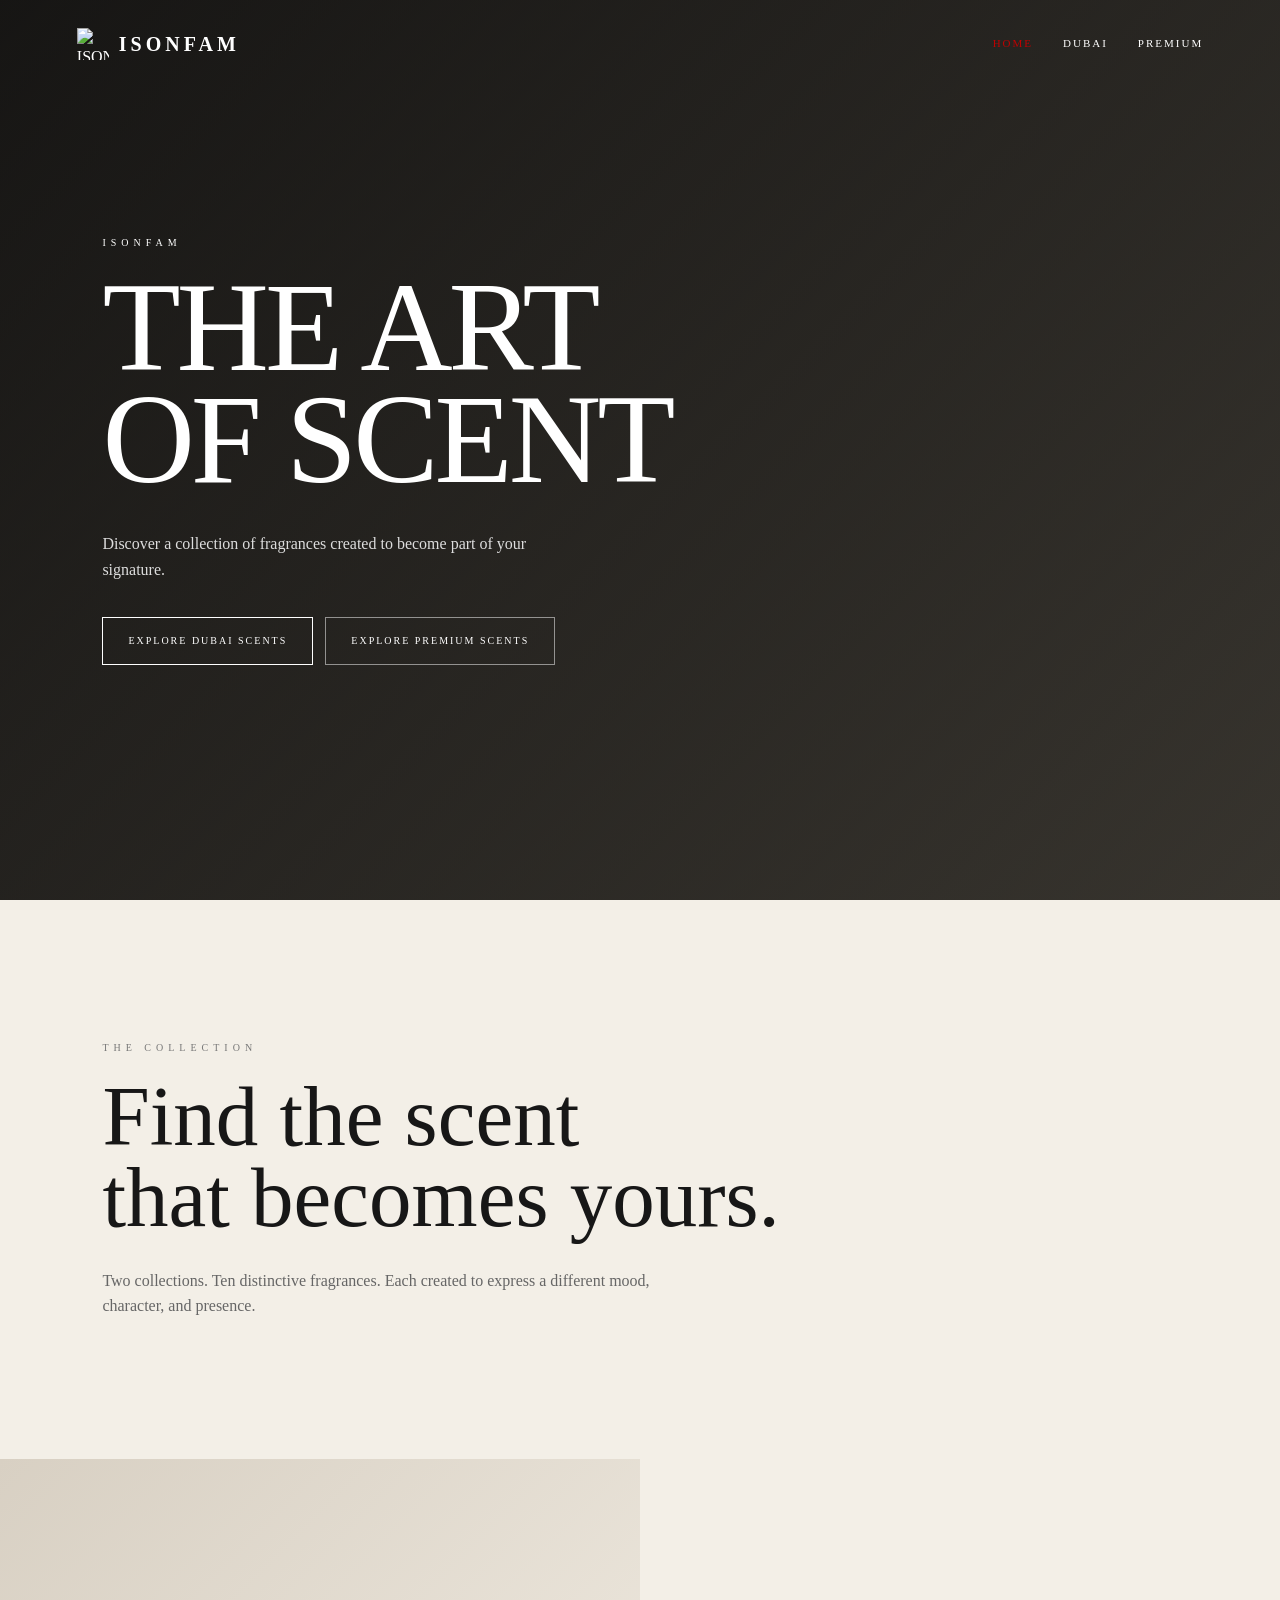
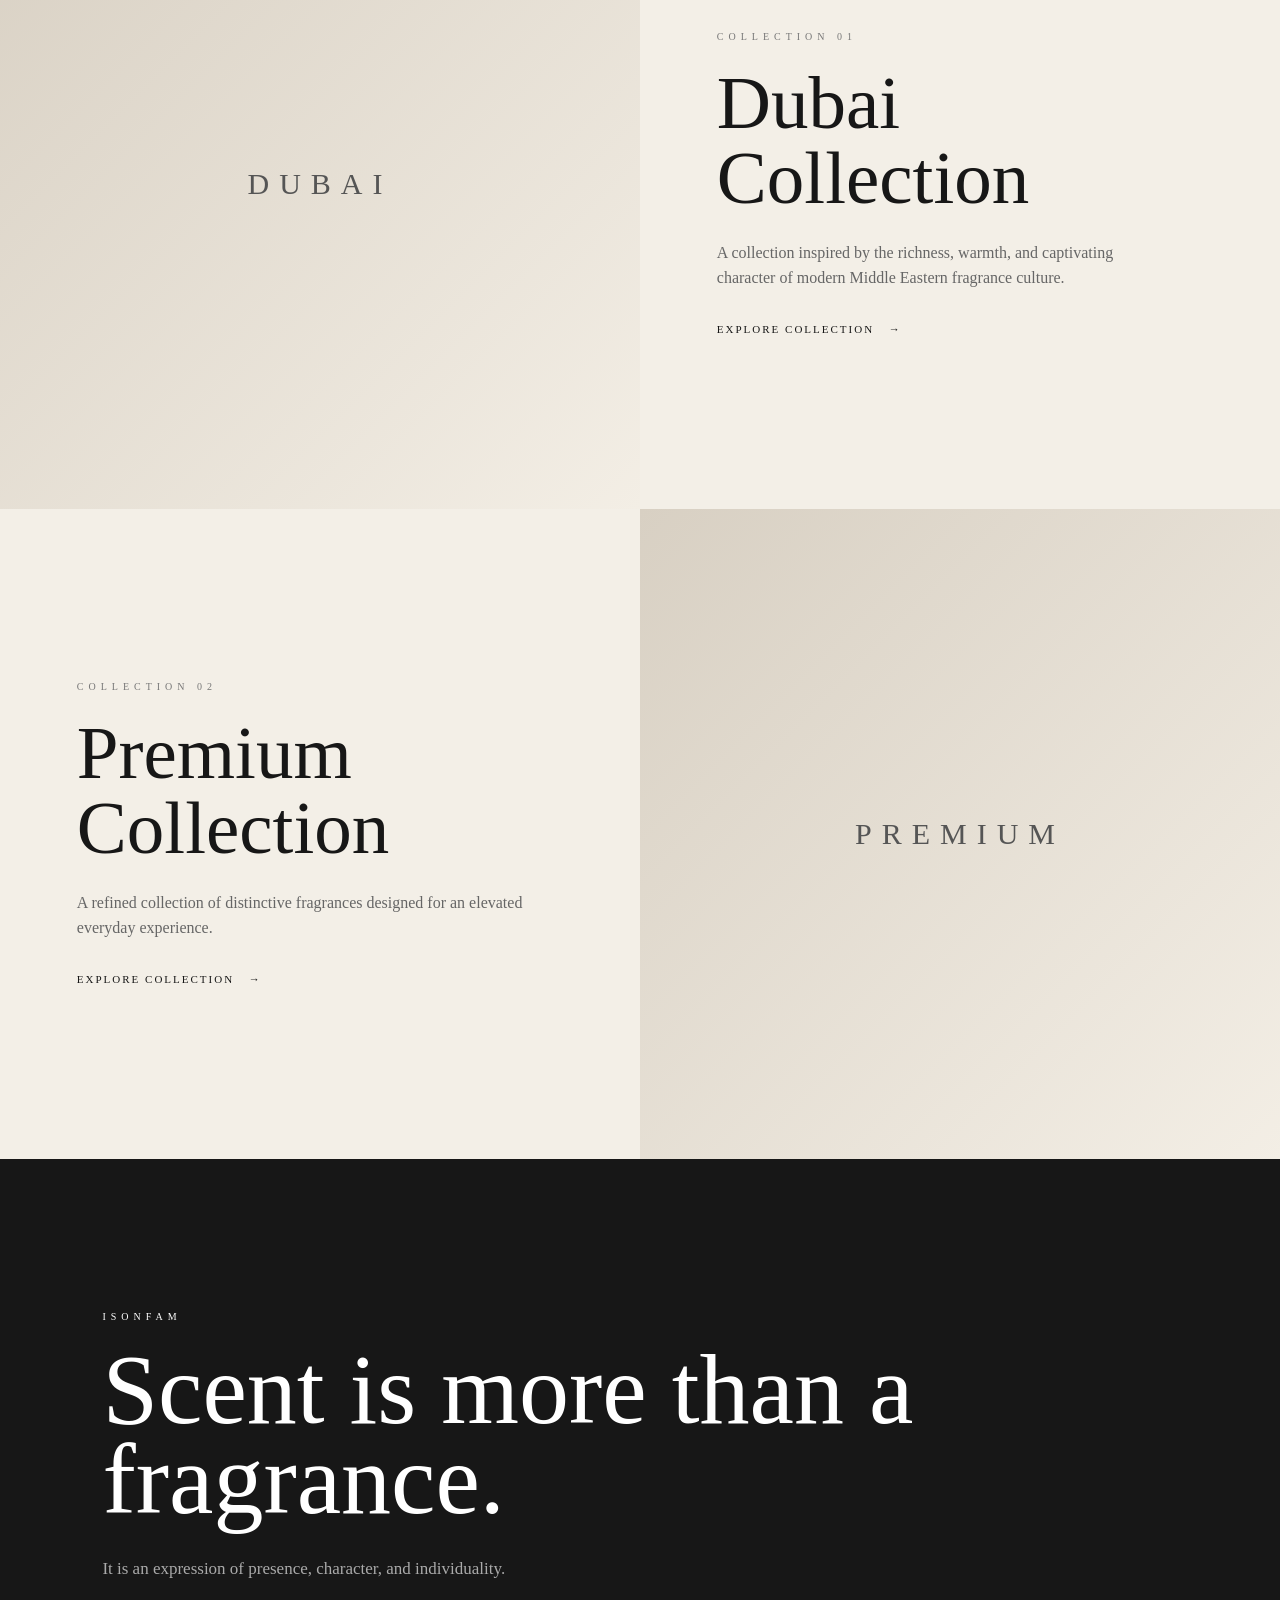
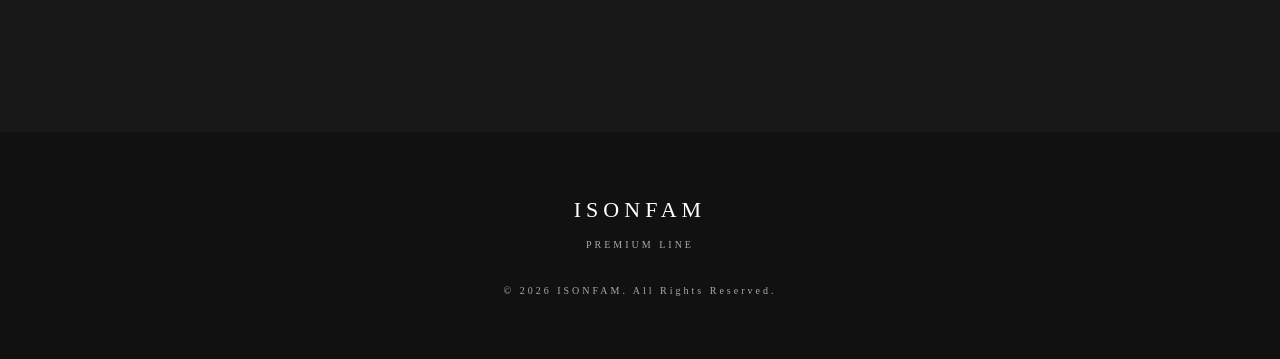
==== index.html @ 33d9310c "Update index.html" ====
<!DOCTYPE html>
<html lang="en">

<head>

    <meta charset="UTF-8">

    <meta name="viewport"
          content="width=device-width, initial-scale=1.0">

    <meta name="description"
          content="Discover the ISONFAM Premium Line.">

    <title>ISONFAM | Premium Line</title>

    <link rel="stylesheet" href="style.css">

</head>


<body>


<!-- ==============================
     NAVIGATION
================================ -->

<header class="navbar">

    <a href="index.html" class="logo">
        <img 
            src="https://i.imgur.com/k03rUal.png" 
            alt="ISONFAM Logo"
        >

    <span>ISONFAM</span>

</a>

<nav>

    <a href="index.html" class="active">
        Home
    </a>

    <a href="dubai.html">
        Dubai
    </a>

    <a href="premium.html">
        Premium
    </a>

</nav>

</header>



<!-- ==============================
     HERO
================================ -->

<section class="hero">

    <div class="hero-content">

        <p class="eyebrow">
            ISONFAM
        </p>

        <h1>
            THE ART<br>
            OF SCENT
        </h1>

        <p class="hero-description">

            Discover a collection of fragrances
            created to become part of your signature.

        </p>

        <div class="hero-buttons">

            <a href="dubai.html"
               class="button button-light">

                EXPLORE DUBAI SCENTS

            </a>


            <a href="premium.html"
               class="button button-outline">

                EXPLORE PREMIUM SCENTS

            </a>

        </div>

    </div>

</section>



<!-- ==============================
     COLLECTION INTRO
================================ -->

<section class="home-intro">

    <p class="eyebrow dark">
        THE COLLECTION
    </p>

    <h2>
        Find the scent<br>
        that becomes yours.
    </h2>

    <p>

        Two collections. Ten distinctive fragrances.
        Each created to express a different mood,
        character, and presence.

    </p>

</section>



<!-- ==============================
     DUBAI COLLECTION
================================ -->

<section class="collection-preview">

    <div class="preview-image preview-dubai">

        <span>
            DUBAI
        </span>

    </div>


    <div class="preview-content">

        <p class="eyebrow dark">
            COLLECTION 01
        </p>

        <h2>
            Dubai Collection
        </h2>

        <p>

            A collection inspired by the richness,
            warmth, and captivating character of
            modern Middle Eastern fragrance culture.

        </p>

        <a href="dubai.html"
           class="text-link">

            EXPLORE COLLECTION
            <span>→</span>

        </a>

    </div>

</section>



<!-- ==============================
     PREMIUM COLLECTION
================================ -->

<section class="collection-preview reverse">

    <div class="preview-image preview-premium">

        <span>
            PREMIUM
        </span>

    </div>


    <div class="preview-content">

        <p class="eyebrow dark">
            COLLECTION 02
        </p>

        <h2>
            Premium Collection
        </h2>

        <p>

            A refined collection of distinctive
            fragrances designed for an elevated
            everyday experience.

        </p>

        <a href="premium.html"
           class="text-link">

            EXPLORE COLLECTION
            <span>→</span>

        </a>

    </div>

</section>



<!-- ==============================
     BRAND STATEMENT
================================ -->

<section class="brand-statement">

    <div>

        <p class="eyebrow">
            ISONFAM
        </p>

        <h2>
            Scent is more than
            a fragrance.
        </h2>

        <p>

            It is an expression of presence,
            character, and individuality.

        </p>

    </div>

</section>



<!-- ==============================
     FOOTER
================================ -->

<footer>

    <div class="footer-logo">
        ISONFAM
    </div>

    <p>
        PREMIUM LINE
    </p>

    <p class="copyright">
        © 2026 ISONFAM. All Rights Reserved.
    </p>

</footer>


<script src="script.js"></script>

</body>
</html>
---- style.css ----
/* ==========================================
   ISONFAM PREMIUM SCENTS
========================================== */


/* RESET */

* {
    margin: 0;
    padding: 0;
    box-sizing: border-box;
}


html {
    scroll-behavior: smooth;
}


body {

    font-family:
        Times New Roman,
        Montserrat,
        sans-serif;

    background: #f3efe7;

    color: #171717;

    line-height: 1.6;

}


/* ==========================================
   NAVIGATION
========================================== */

.navbar {

    position: absolute;

    top: 0;
    left: 0;

    width: 100%;

    padding: 28px 6%;

    display: flex;

    justify-content: space-between;

    align-items: center;

    z-index: 100;

}


.logo {
    display: flex;
    align-items: center;
    gap: 10px;

    color: #ffffff;
    text-decoration: none;
}

.logo img {
    width: 32px;
    height: 32px;

    object-fit: contain;
    display: block;
}

.logo span {
    color: #ffffff;

    font-size: 20px;
    font-weight: 700;
    letter-spacing: 4px;

    text-decoration: none;
}


.navbar nav {

    display: flex;

    gap: 30px;

}


.navbar nav a {
    color: #ffffff;

    text-decoration: none;

    font-size: 11px;

    letter-spacing: 2px;

    text-transform: uppercase;

    transition:
        color 0.3s ease,
        opacity 0.3s ease;
}

.navbar nav a:hover {
    color: #bf0000;
    opacity: 1;
}


.navbar nav a:hover {

    opacity: .5;

}

.navbar nav a.active {
    color: #bf0000;
}


.dark-logo {

    color: #ffffff;

}


.dark-link {

    color: #ffffff;

}


/* ==========================================
   GENERAL
========================================== */

.eyebrow {

    font-size: 10px;

    letter-spacing: 5px;

    text-transform: uppercase;

    margin-bottom: 20px;

}


.eyebrow.dark {

    color: #777;

}


.button {

    display: inline-block;

    padding: 15px 25px;

    text-decoration: none;

    font-size: 10px;

    letter-spacing: 2px;

    transition: all .3s ease;

}


.button-light {

    border: 1px solid #ffffff;

    color: #ffffff;

}


.button-light:hover {

    background: #ffffff;

    color: #171717;

}


.button-outline {

    border: 1px solid rgba(255,255,255,.5);

    color: #ffffff;

}


.button-outline:hover {

    background: rgba(255,255,255,.1);

}


.button-dark {

    border: 1px solid #171717;

    color: #171717;

}


.button-dark:hover {

    background: #171717;

    color: #ffffff;

}


/* ==========================================
   HOMEPAGE HERO
========================================== */

.hero {

    min-height: 100vh;

    display: flex;

    align-items: center;

    padding: 120px 8%;

    color: #ffffff;

    background:

        linear-gradient(
            rgba(15,15,15,.65),
            rgba(15,15,15,.65)
        ),

        linear-gradient(
            135deg,
            #24211d,
            #827968
        );

}


.hero-content {

    max-width: 700px;

}


.hero h1 {

    font-size:
        clamp(60px, 10vw, 130px);

    line-height: .88;

    font-weight: 400;

    letter-spacing: -4px;

    margin-bottom: 35px;

}


.hero-description {

    max-width: 450px;

    font-size: 16px;

    color: #dddddd;

    margin-bottom: 35px;

}


.hero-buttons {

    display: flex;

    gap: 12px;

    flex-wrap: wrap;

}


/* ==========================================
   HOMEPAGE INTRO
========================================== */

.home-intro {

    padding: 140px 8%;

    max-width: 900px;

}


.home-intro h2 {

    font-size:
        clamp(45px, 7vw, 85px);

    font-weight: 400;

    line-height: .95;

    margin-bottom: 30px;

}


.home-intro > p:last-child {

    max-width: 550px;

    color: #666;

}


/* ==========================================
   COLLECTION PREVIEW
========================================== */

.collection-preview {

    display: grid;

    grid-template-columns: 1fr 1fr;

    min-height: 650px;

}


.collection-preview.reverse {

    direction: rtl;

}


.collection-preview.reverse
.preview-content {

    direction: ltr;

}


.preview-image {

    display: flex;

    align-items: center;

    justify-content: center;

    background:
        linear-gradient(
            135deg,
            #d8d0c3,
            #f3eee5
        );

}


.preview-image span {

    font-size: 30px;

    letter-spacing: 10px;

    color: #555;

}


.preview-content {

    padding: 12%;

    display: flex;

    flex-direction: column;

    justify-content: center;

}


.preview-content h2 {

    font-size:
        clamp(45px, 6vw, 75px);

    font-weight: 400;

    line-height: 1;

    margin-bottom: 25px;

}


.preview-content > p:not(.eyebrow) {

    max-width: 450px;

    color: #666;

    margin-bottom: 30px;

}


.text-link {

    color: #171717;

    text-decoration: none;

    font-size: 11px;

    letter-spacing: 2px;

}


.text-link span {

    margin-left: 10px;

}


/* ==========================================
   BRAND STATEMENT
========================================== */

.brand-statement {

    background: #171717;

    color: #ffffff;

    padding: 150px 8%;

}


.brand-statement h2 {

    max-width: 850px;

    font-size:
        clamp(50px, 8vw, 100px);

    line-height: .9;

    font-weight: 400;

    margin-bottom: 30px;

}


.brand-statement p:last-child {

    color: #aaa;

    font-size: 17px;

}


/* ==========================================
   COLLECTION HERO
========================================== */

.collection-hero {

    min-height: 80vh;

    display: flex;

    align-items: flex-end;

    padding: 120px 8% 90px;

    color: #ffffff;

}


.dubai-hero {

    background:
        linear-gradient(
            rgba(25,20,15,.45),
            rgba(25,20,15,.65)
        ),
        linear-gradient(
            135deg,
            #3e3328,
            #b09a78
        );

}


.premium-hero {

    background:
        linear-gradient(
            rgba(15,15,15,.5),
            rgba(15,15,15,.7)
        ),
        linear-gradient(
            135deg,
            #161616,
            #766f63
        );

}


.collection-hero h1 {

    font-size:
        clamp(65px, 11vw, 150px);

    line-height: .85;

    font-weight: 400;

    letter-spacing: -5px;

    margin-bottom: 35px;

}


.collection-hero p:last-child {

    max-width: 500px;

    font-size: 17px;

    color: #ddd;

}


/* ==========================================
   COLLECTION INTRO
========================================== */

.collection-intro {

    padding: 130px 8%;

    max-width: 900px;

}


.collection-intro h2 {

    font-size:
        clamp(45px, 7vw, 85px);

    line-height: .95;

    font-weight: 400;

    margin-bottom: 30px;

}


.collection-intro > p:last-child {

    max-width: 500px;

    color: #666;

}


/* ==========================================
   SCENT SECTIONS
========================================== */

.scent-section {

    display: grid;

    grid-template-columns: 1fr 1fr;

    min-height: 750px;

    border-top: 1px solid #d4cec4;

}


.scent-section:nth-child(even) {

    direction: rtl;

}


.scent-section:nth-child(even)
.scent-details {

    direction: ltr;

}


.scent-image {

    min-height: 650px;

    position: relative;

    overflow: hidden;

    display: flex;

    align-items: center;

    justify-content: center;

    background:
        linear-gradient(
            135deg,
            #ddd5c8,
            #f7f3ec
        );

}


.scent-image img {

    width: 100%;

    height: 100%;

    object-fit: cover;

    position: absolute;

    inset: 0;

}


.image-placeholder {

    font-size: 30px;

    letter-spacing: 7px;

    color: #555;

}


.scent-details {

    padding: 10%;

    display: flex;

    flex-direction: column;

    justify-content: center;

}


.scent-number {

    font-size: 11px;

    letter-spacing: 3px;

    color: #999;

    margin-bottom: 30px;

}


.scent-details h2 {

    font-size:
        clamp(55px, 7vw, 95px);

    line-height: .9;

    font-weight: 400;

    letter-spacing: -3px;

    margin-bottom: 30px;

}


.scent-description {

    max-width: 550px;

    font-size: 17px;

    color: #555;

    margin-bottom: 45px;

}


.scent-info {

    display: grid;

    gap: 20px;

    max-width: 550px;

}


.scent-info span,
.inspiration span {

    display: block;

    font-size: 9px;

    letter-spacing: 3px;

    color: #888;

    margin-bottom: 5px;

}


.scent-info p {

    font-size: 14px;

}


.inspiration {

    border-top: 1px solid #ccc5ba;

    margin-top: 40px;

    padding-top: 25px;

    max-width: 550px;

}


.inspiration p {

    font-size: 14px;

    color: #666;

}


/* ==========================================
   NEXT COLLECTION
========================================== */

.next-collection {

    padding: 130px 8%;

    text-align: center;

}


.next-collection h2 {

    font-size:
        clamp(50px, 7vw, 90px);

    font-weight: 400;

    margin-bottom: 40px;

}


/* ==========================================
   FOOTER
========================================== */

footer {

    background: #111;

    color: #ffffff;

    padding: 60px 7%;

    text-align: center;

}


.footer-logo {

    font-size: 22px;

    letter-spacing: 5px;

    margin-bottom: 10px;

}


footer > p {

    font-size: 10px;

    letter-spacing: 3px;

    color: #aaa;

}


.copyright {

    margin-top: 30px;

}


/* ==========================================
   TABLET
========================================== */

@media (max-width: 900px) {

    .collection-preview,
    .scent-section {

        grid-template-columns: 1fr;

    }


    .collection-preview.reverse {

        direction: ltr;

    }


    .scent-section:nth-child(even) {

        direction: ltr;

    }


    .scent-image {

        min-height: 550px;

    }

}


/* ==========================================
   MOBILE
========================================== */

@media (max-width: 600px) {

    .navbar {

        padding: 22px 5%;

    }


    .navbar nav {

        gap: 12px;

    }


    .navbar nav a {

        font-size: 8px;

        letter-spacing: 1px;

    }


    .logo img {
       width: 27px;
       height: 27px;
   }

   .logo span {
       font-size: 15px;
       letter-spacing: 3px;
   }


    .hero {

        padding: 110px 7% 80px;

    }


    .hero h1 {

        letter-spacing: -2px;

    }


    .hero-buttons {

        flex-direction: column;

        align-items: flex-start;

    }


    .home-intro,
    .collection-intro {

        padding: 90px 7%;

    }


    .collection-preview {

        min-height: auto;

    }


    .preview-image {

        min-height: 400px;

    }


    .preview-content {

        padding: 80px 7%;

    }


    .brand-statement {

        padding: 100px 7%;

    }


    .collection-hero {

        min-height: 75vh;

        padding: 110px 7% 70px;

    }


    .collection-hero h1 {

        letter-spacing: -3px;

    }


    .scent-image {

        min-height: 500px;

    }


    .scent-details {

        padding: 75px 7%;

    }


    .scent-details h2 {

        letter-spacing: -2px;

    }


    .next-collection {

        padding: 100px 7%;

    }

}
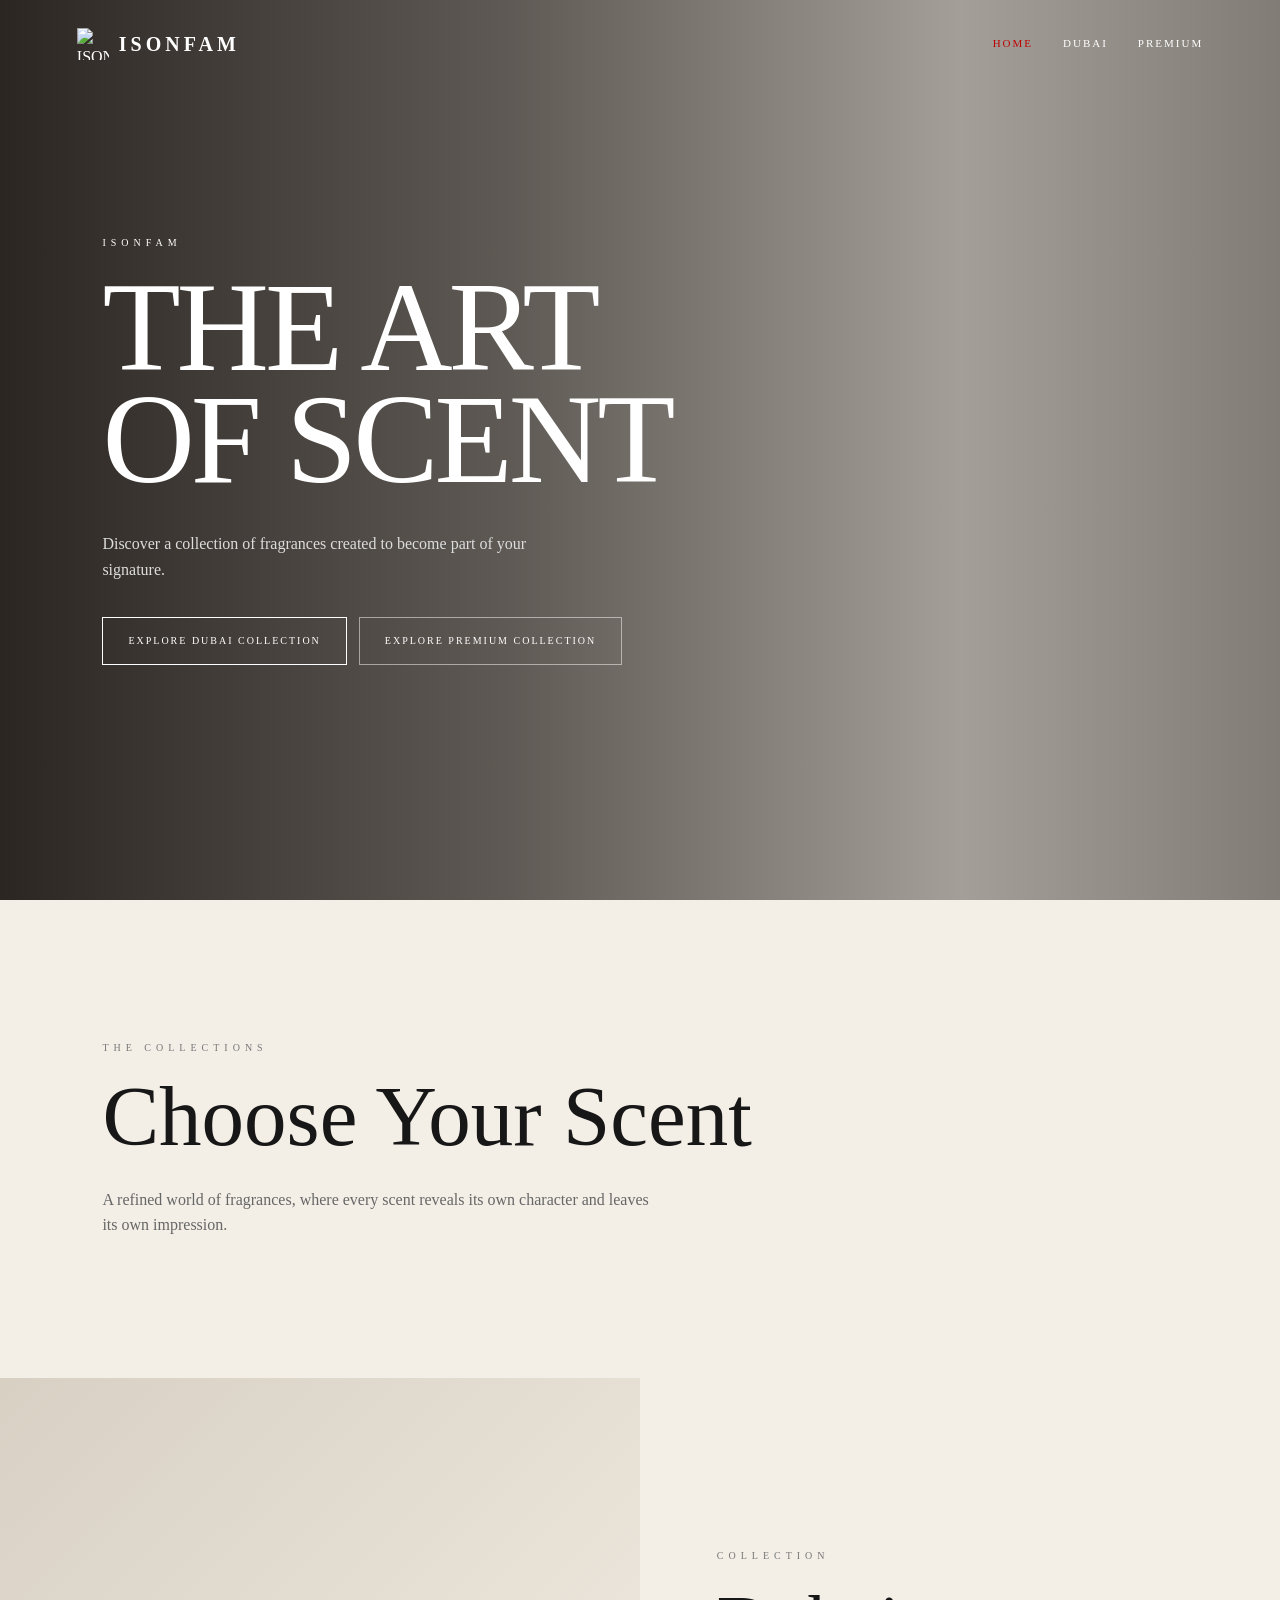
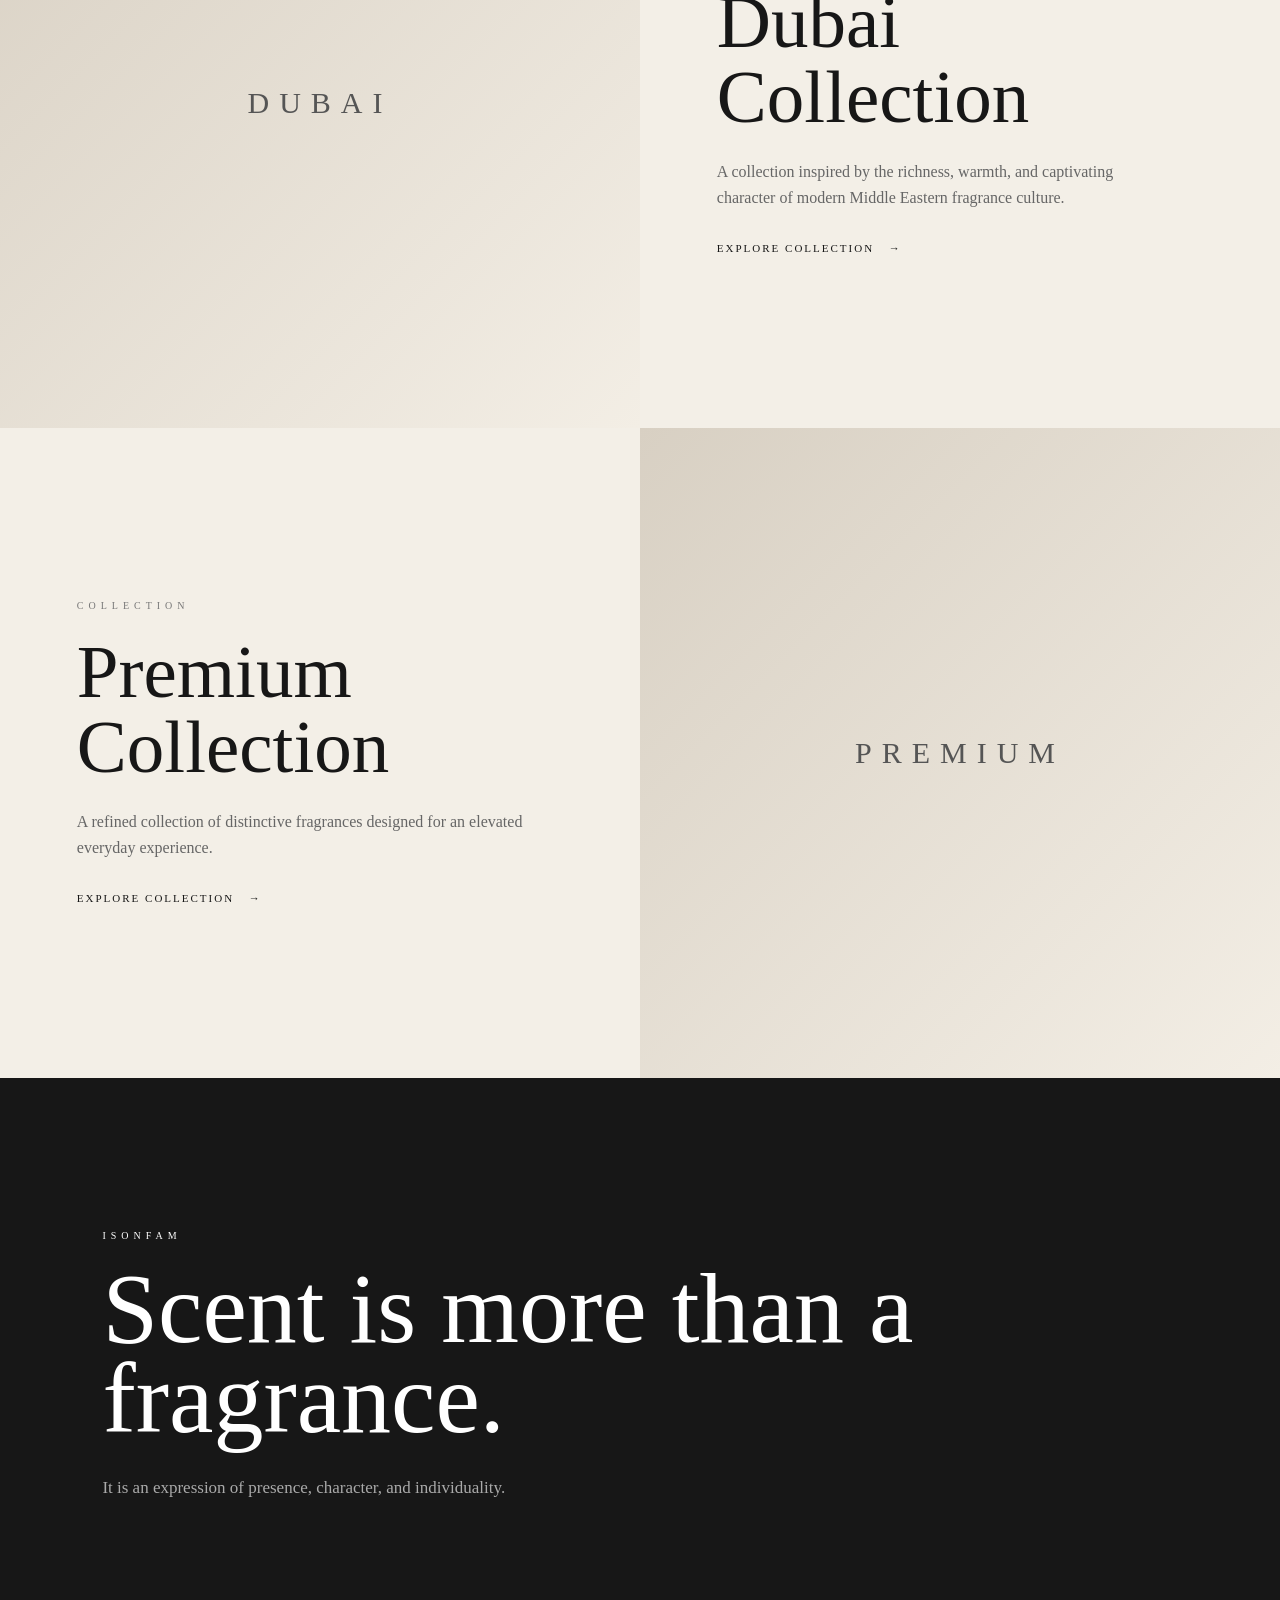
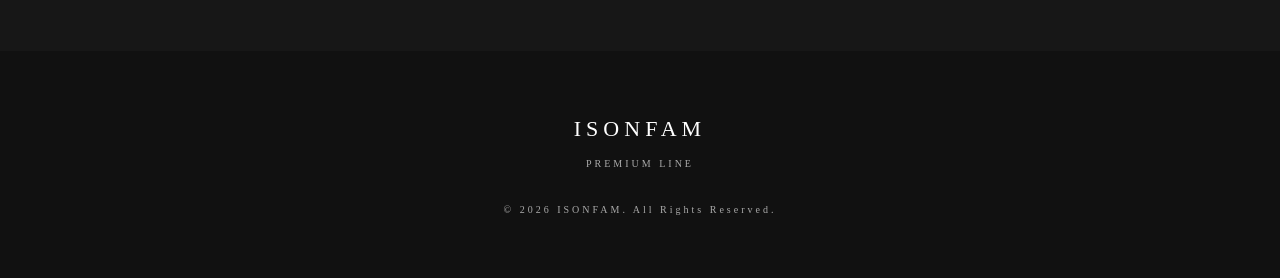
==== commit 6193877d: "Update index.html" ====
--- a/index.html
+++ b/index.html
@@ -29,7 +29,7 @@
 
     <a href="index.html" class="logo">
         <img 
-            src="https://i.imgur.com/k03rUal.png" 
+            src="https://i.imgur.com/k03rUal.png"
             alt="ISONFAM Logo"
         >
 
@@ -86,7 +86,7 @@
             <a href="dubai.html"
                class="button button-light">
 
-                EXPLORE DUBAI SCENTS
+                EXPLORE DUBAI COLLECTION
 
             </a>
 
@@ -94,7 +94,7 @@
             <a href="premium.html"
                class="button button-outline">
 
-                EXPLORE PREMIUM SCENTS
+                EXPLORE PREMIUM COLLECTION
 
             </a>
 
@@ -113,19 +113,18 @@
 <section class="home-intro">
 
     <p class="eyebrow dark">
-        THE COLLECTION
+        THE COLLECTIONS
     </p>
 
     <h2>
-        Find the scent<br>
-        that becomes yours.
+        Choose Your Scent
     </h2>
 
     <p>
 
-        Two collections. Ten distinctive fragrances.
-        Each created to express a different mood,
-        character, and presence.
+        A refined world of fragrances, 
+        where every scent reveals its own 
+        character and leaves its own impression.
 
     </p>
 
@@ -151,7 +150,7 @@
     <div class="preview-content">
 
         <p class="eyebrow dark">
-            COLLECTION 01
+            COLLECTION
         </p>
 
         <h2>
@@ -198,7 +197,7 @@
     <div class="preview-content">
 
         <p class="eyebrow dark">
-            COLLECTION 02
+            COLLECTION
         </p>
 
         <h2>
--- a/style.css
+++ b/style.css
@@ -2,62 +2,42 @@
    ISONFAM PREMIUM SCENTS
 ========================================== */
 
-
 /* RESET */
-
 * {
     margin: 0;
     padding: 0;
     box-sizing: border-box;
 }
 
-
 html {
     scroll-behavior: smooth;
 }
 
-
 body {
-
     font-family:
         Times New Roman,
         Montserrat,
         sans-serif;
-
     background: #f3efe7;
-
     color: #171717;
-
     line-height: 1.6;
-
-}
-
+}
 
 /* ==========================================
    NAVIGATION
 ========================================== */
 
 .navbar {
-
     position: absolute;
-
     top: 0;
     left: 0;
-
     width: 100%;
-
     padding: 28px 6%;
-
-    display: flex;
-
+    display: flex;
     justify-content: space-between;
-
     align-items: center;
-
     z-index: 100;
-
-}
-
+}
 
 .logo {
     display: flex;
@@ -86,27 +66,17 @@
     text-decoration: none;
 }
 
-
 .navbar nav {
-
-    display: flex;
-
+    display: flex;
     gap: 30px;
-
-}
-
+}
 
 .navbar nav a {
     color: #ffffff;
-
     text-decoration: none;
-
     font-size: 11px;
-
     letter-spacing: 2px;
-
     text-transform: uppercase;
-
     transition:
         color 0.3s ease,
         opacity 0.3s ease;
@@ -117,124 +87,74 @@
     opacity: 1;
 }
 
-
 .navbar nav a:hover {
-
     opacity: .5;
-
 }
 
 .navbar nav a.active {
     color: #bf0000;
 }
 
-
 .dark-logo {
-
-    color: #ffffff;
-
-}
-
+    color: #ffffff;
+}
 
 .dark-link {
-
-    color: #ffffff;
-
-}
-
+    color: #ffffff;
+}
 
 /* ==========================================
    GENERAL
 ========================================== */
 
 .eyebrow {
-
     font-size: 10px;
-
     letter-spacing: 5px;
-
     text-transform: uppercase;
-
     margin-bottom: 20px;
-
-}
-
+}
 
 .eyebrow.dark {
-
     color: #777;
-
-}
-
+}
 
 .button {
-
     display: inline-block;
-
     padding: 15px 25px;
-
     text-decoration: none;
-
     font-size: 10px;
-
     letter-spacing: 2px;
-
     transition: all .3s ease;
-
-}
-
+}
 
 .button-light {
-
     border: 1px solid #ffffff;
-
-    color: #ffffff;
-
-}
-
+    color: #ffffff;
+}
 
 .button-light:hover {
-
     background: #ffffff;
-
     color: #171717;
-
-}
-
+}
 
 .button-outline {
-
     border: 1px solid rgba(255,255,255,.5);
-
-    color: #ffffff;
-
-}
-
+    color: #ffffff;
+}
 
 .button-outline:hover {
-
     background: rgba(255,255,255,.1);
-
-}
-
+}
 
 .button-dark {
-
     border: 1px solid #171717;
-
     color: #171717;
-
-}
-
+}
 
 .button-dark:hover {
-
     background: #171717;
-
-    color: #ffffff;
-
-}
-
+    color: #ffffff;
+}
 
 /* ==========================================
    HOMEPAGE HERO
@@ -243,714 +163,441 @@
 .hero {
 
     min-height: 100vh;
-
-    display: flex;
-
+    display: flex;
     align-items: center;
-
     padding: 120px 8%;
-
-    color: #ffffff;
-
-    background:
-
+    color: #ffffff;
+
+    background-image:
         linear-gradient(
-            rgba(15,15,15,.65),
-            rgba(15,15,15,.65)
+            90deg,
+            rgba(15, 10, 6, 0.88) 0%,
+            rgba(15, 10, 6, 0.65) 40%,
+            rgba(15, 10, 6, 0.35) 75%,
+            rgba(15, 10, 6, 0.50) 100%
         ),
-
-        linear-gradient(
-            135deg,
-            #24211d,
-            #827968
-        );
-
-}
-
+        url("images/home-hero.jpg");
+
+    background-size: cover;
+    background-position: center;
+    background-repeat: no-repeat;
+}
 
 .hero-content {
-
     max-width: 700px;
-
-}
-
+}
 
 .hero h1 {
-
     font-size:
         clamp(60px, 10vw, 130px);
-
     line-height: .88;
-
-    font-weight: 400;
-
+    font-weight: 400;
     letter-spacing: -4px;
-
     margin-bottom: 35px;
-
-}
-
+}
 
 .hero-description {
-
     max-width: 450px;
-
     font-size: 16px;
-
     color: #dddddd;
-
     margin-bottom: 35px;
-
-}
-
+}
 
 .hero-buttons {
-
-    display: flex;
-
+    display: flex;
     gap: 12px;
-
     flex-wrap: wrap;
-
-}
-
+}
 
 /* ==========================================
    HOMEPAGE INTRO
 ========================================== */
 
 .home-intro {
-
     padding: 140px 8%;
-
     max-width: 900px;
-
-}
-
+}
 
 .home-intro h2 {
-
     font-size:
         clamp(45px, 7vw, 85px);
-
-    font-weight: 400;
-
+    font-weight: 400;
     line-height: .95;
-
     margin-bottom: 30px;
-
-}
-
+}
 
 .home-intro > p:last-child {
-
     max-width: 550px;
-
     color: #666;
-
-}
-
+}
 
 /* ==========================================
    COLLECTION PREVIEW
 ========================================== */
 
 .collection-preview {
-
     display: grid;
-
     grid-template-columns: 1fr 1fr;
-
     min-height: 650px;
-
-}
-
+}
 
 .collection-preview.reverse {
-
     direction: rtl;
-
-}
-
+}
 
 .collection-preview.reverse
 .preview-content {
-
     direction: ltr;
-
-}
-
+}
 
 .preview-image {
-
-    display: flex;
-
+    display: flex;
     align-items: center;
-
     justify-content: center;
-
     background:
         linear-gradient(
             135deg,
             #d8d0c3,
             #f3eee5
         );
-
-}
-
+}
 
 .preview-image span {
-
     font-size: 30px;
-
     letter-spacing: 10px;
-
     color: #555;
-
-}
-
+}
 
 .preview-content {
-
     padding: 12%;
-
-    display: flex;
-
+    display: flex;
     flex-direction: column;
-
     justify-content: center;
-
-}
-
+}
 
 .preview-content h2 {
-
     font-size:
         clamp(45px, 6vw, 75px);
-
-    font-weight: 400;
-
+    font-weight: 400;
     line-height: 1;
-
     margin-bottom: 25px;
-
-}
-
+}
 
 .preview-content > p:not(.eyebrow) {
-
     max-width: 450px;
-
     color: #666;
-
     margin-bottom: 30px;
-
-}
-
+}
 
 .text-link {
-
     color: #171717;
-
     text-decoration: none;
-
     font-size: 11px;
-
     letter-spacing: 2px;
-
-}
-
+}
 
 .text-link span {
-
     margin-left: 10px;
-
-}
-
+}
 
 /* ==========================================
    BRAND STATEMENT
 ========================================== */
 
 .brand-statement {
-
     background: #171717;
-
-    color: #ffffff;
-
+    color: #ffffff;
     padding: 150px 8%;
-
-}
-
+}
 
 .brand-statement h2 {
-
-    max-width: 850px;
-
+    max-width: 950px;
     font-size:
         clamp(50px, 8vw, 100px);
-
     line-height: .9;
-
-    font-weight: 400;
-
+    font-weight: 400;
     margin-bottom: 30px;
-
-}
-
+}
 
 .brand-statement p:last-child {
-
     color: #aaa;
-
     font-size: 17px;
-
-}
-
+}
 
 /* ==========================================
    COLLECTION HERO
 ========================================== */
 
 .collection-hero {
-
     min-height: 80vh;
-
-    display: flex;
-
+    display: flex;
     align-items: flex-end;
-
     padding: 120px 8% 90px;
-
-    color: #ffffff;
-
-}
-
+    color: #ffffff;
+}
 
 .dubai-hero {
-
-    background:
+    background-image:
         linear-gradient(
-            rgba(25,20,15,.45),
-            rgba(25,20,15,.65)
+            90deg,
+            rgba(20, 15, 10, 0.88) 0%,
+            rgba(20, 15, 10, 0.65) 40%,
+            rgba(20, 15, 10, 0.35) 75%,
+            rgba(20, 15, 10, 0.50) 100%
         ),
+        url("images/dubai-hero.jpg");
+    background-size: cover;
+    background-position: center;
+    background-repeat: no-repeat;
+}
+
+.premium-hero {
+    background-image:
         linear-gradient(
-            135deg,
-            #3e3328,
-            #b09a78
-        );
-
-}
-
-
-.premium-hero {
-
-    background:
-        linear-gradient(
-            rgba(15,15,15,.5),
-            rgba(15,15,15,.7)
+            90deg,
+            rgba(20, 15, 10, 0.88) 0%,
+            rgba(20, 15, 10, 0.65) 40%,
+            rgba(20, 15, 10, 0.35) 75%,
+            rgba(20, 15, 10, 0.50) 100%
         ),
-        linear-gradient(
-            135deg,
-            #161616,
-            #766f63
-        );
-
-}
-
+        url("images/premium-hero.jpg");
+    background-size: cover;
+    background-position: center;
+    background-repeat: no-repeat;
+}
 
 .collection-hero h1 {
-
     font-size:
         clamp(65px, 11vw, 150px);
-
     line-height: .85;
-
-    font-weight: 400;
-
+    font-weight: 400;
     letter-spacing: -5px;
-
     margin-bottom: 35px;
-
-}
-
+}
 
 .collection-hero p:last-child {
-
     max-width: 500px;
-
     font-size: 17px;
-
     color: #ddd;
-
-}
-
+}
 
 /* ==========================================
    COLLECTION INTRO
 ========================================== */
 
 .collection-intro {
-
     padding: 130px 8%;
-
     max-width: 900px;
-
-}
-
+}
 
 .collection-intro h2 {
-
-    font-size:
-        clamp(45px, 7vw, 85px);
-
-    line-height: .95;
-
-    font-weight: 400;
-
+    font-size: clamp(42px, 6vw, 82px);
+    line-height: 0.95;
+    font-weight: 400;
+    letter-spacing: -2px;
+    max-width: 750px;
     margin-bottom: 30px;
-
-}
-
+}
 
 .collection-intro > p:last-child {
-
     max-width: 500px;
-
     color: #666;
-
-}
-
+}
 
 /* ==========================================
    SCENT SECTIONS
 ========================================== */
 
 .scent-section {
-
     display: grid;
-
     grid-template-columns: 1fr 1fr;
-
     min-height: 750px;
-
     border-top: 1px solid #d4cec4;
-
-}
-
+}
 
 .scent-section:nth-child(even) {
-
     direction: rtl;
-
-}
-
+}
 
 .scent-section:nth-child(even)
 .scent-details {
-
     direction: ltr;
-
-}
-
+}
 
 .scent-image {
-
     min-height: 650px;
-
     position: relative;
-
     overflow: hidden;
-
-    display: flex;
-
+    display: flex;
     align-items: center;
-
     justify-content: center;
-
     background:
         linear-gradient(
             135deg,
             #ddd5c8,
             #f7f3ec
         );
-
-}
-
+}
 
 .scent-image img {
-
     width: 100%;
-
     height: 100%;
-
     object-fit: cover;
-
     position: absolute;
-
     inset: 0;
-
-}
-
+}
 
 .image-placeholder {
-
     font-size: 30px;
-
     letter-spacing: 7px;
-
     color: #555;
-
-}
-
+}
 
 .scent-details {
-
     padding: 10%;
-
-    display: flex;
-
+    display: flex;
     flex-direction: column;
-
     justify-content: center;
-
-}
-
+}
 
 .scent-number {
-
     font-size: 11px;
-
     letter-spacing: 3px;
-
     color: #999;
-
     margin-bottom: 30px;
-
-}
-
+}
 
 .scent-details h2 {
-
     font-size:
         clamp(55px, 7vw, 95px);
-
     line-height: .9;
-
-    font-weight: 400;
-
+    font-weight: 400;
     letter-spacing: -3px;
-
     margin-bottom: 30px;
-
-}
-
+}
 
 .scent-description {
-
     max-width: 550px;
-
     font-size: 17px;
-
     color: #555;
-
     margin-bottom: 45px;
-
-}
-
+}
 
 .scent-info {
-
     display: grid;
-
     gap: 20px;
-
     max-width: 550px;
-
-}
-
+}
 
 .scent-info span,
 .inspiration span {
-
     display: block;
-
     font-size: 9px;
-
     letter-spacing: 3px;
-
     color: #888;
-
     margin-bottom: 5px;
-
-}
-
+}
 
 .scent-info p {
-
     font-size: 14px;
 
 }
 
-
 .inspiration {
-
     border-top: 1px solid #ccc5ba;
-
     margin-top: 40px;
-
     padding-top: 25px;
-
     max-width: 550px;
-
-}
-
+}
 
 .inspiration p {
-
     font-size: 14px;
-
     color: #666;
-
-}
-
+}
 
 /* ==========================================
    NEXT COLLECTION
 ========================================== */
 
 .next-collection {
-
     padding: 130px 8%;
-
     text-align: center;
-
-}
-
+}
 
 .next-collection h2 {
-
     font-size:
         clamp(50px, 7vw, 90px);
-
-    font-weight: 400;
-
+    font-weight: 400;
     margin-bottom: 40px;
-
-}
-
+}
 
 /* ==========================================
    FOOTER
 ========================================== */
 
 footer {
-
     background: #111;
-
-    color: #ffffff;
-
+    color: #ffffff;
     padding: 60px 7%;
-
     text-align: center;
-
-}
-
+}
 
 .footer-logo {
-
     font-size: 22px;
-
     letter-spacing: 5px;
-
     margin-bottom: 10px;
-
-}
-
+}
 
 footer > p {
-
     font-size: 10px;
-
     letter-spacing: 3px;
-
     color: #aaa;
-
-}
-
+}
 
 .copyright {
-
     margin-top: 30px;
-
-}
-
+}
 
 /* ==========================================
    TABLET
 ========================================== */
 
 @media (max-width: 900px) {
-
     .collection-preview,
     .scent-section {
-
         grid-template-columns: 1fr;
-
-    }
-
+    }
 
     .collection-preview.reverse {
-
         direction: ltr;
-
-    }
-
+    }
 
     .scent-section:nth-child(even) {
-
         direction: ltr;
-
-    }
-
+    }
 
     .scent-image {
-
         min-height: 550px;
-
-    }
-
-}
-
+    }
+}
 
 /* ==========================================
    MOBILE
 ========================================== */
 
 @media (max-width: 600px) {
-
     .navbar {
-
         padding: 22px 5%;
-
-    }
-
+    }
 
     .navbar nav {
-
         gap: 12px;
-
-    }
-
+    }
 
     .navbar nav a {
-
         font-size: 8px;
-
         letter-spacing: 1px;
-
-    }
-
+    }
 
     .logo img {
        width: 27px;
@@ -962,79 +609,47 @@
        letter-spacing: 3px;
    }
 
-
     .hero {
-
         padding: 110px 7% 80px;
-
-    }
-
+    }
 
     .hero h1 {
-
         letter-spacing: -2px;
-
-    }
-
+    }
 
     .hero-buttons {
-
         flex-direction: column;
-
         align-items: flex-start;
-
-    }
-
+    }
 
     .home-intro,
     .collection-intro {
-
         padding: 90px 7%;
-
-    }
-
+    }
 
     .collection-preview {
-
         min-height: auto;
-
-    }
-
+    }
 
     .preview-image {
-
         min-height: 400px;
-
-    }
-
+    }
 
     .preview-content {
-
         padding: 80px 7%;
-
-    }
-
+    }
 
     .brand-statement {
-
         padding: 100px 7%;
-
-    }
-
+    }
 
     .collection-hero {
-
         min-height: 75vh;
-
         padding: 110px 7% 70px;
-
-    }
-
+    }
 
     .collection-hero h1 {
-
         letter-spacing: -3px;
-
     }
 
 
@@ -1044,25 +659,15 @@
 
     }
 
-
     .scent-details {
-
         padding: 75px 7%;
-
-    }
-
+    }
 
     .scent-details h2 {
-
         letter-spacing: -2px;
-
-    }
-
+    }
 
     .next-collection {
-
         padding: 100px 7%;
-
-    }
-
-}
+    }
+}
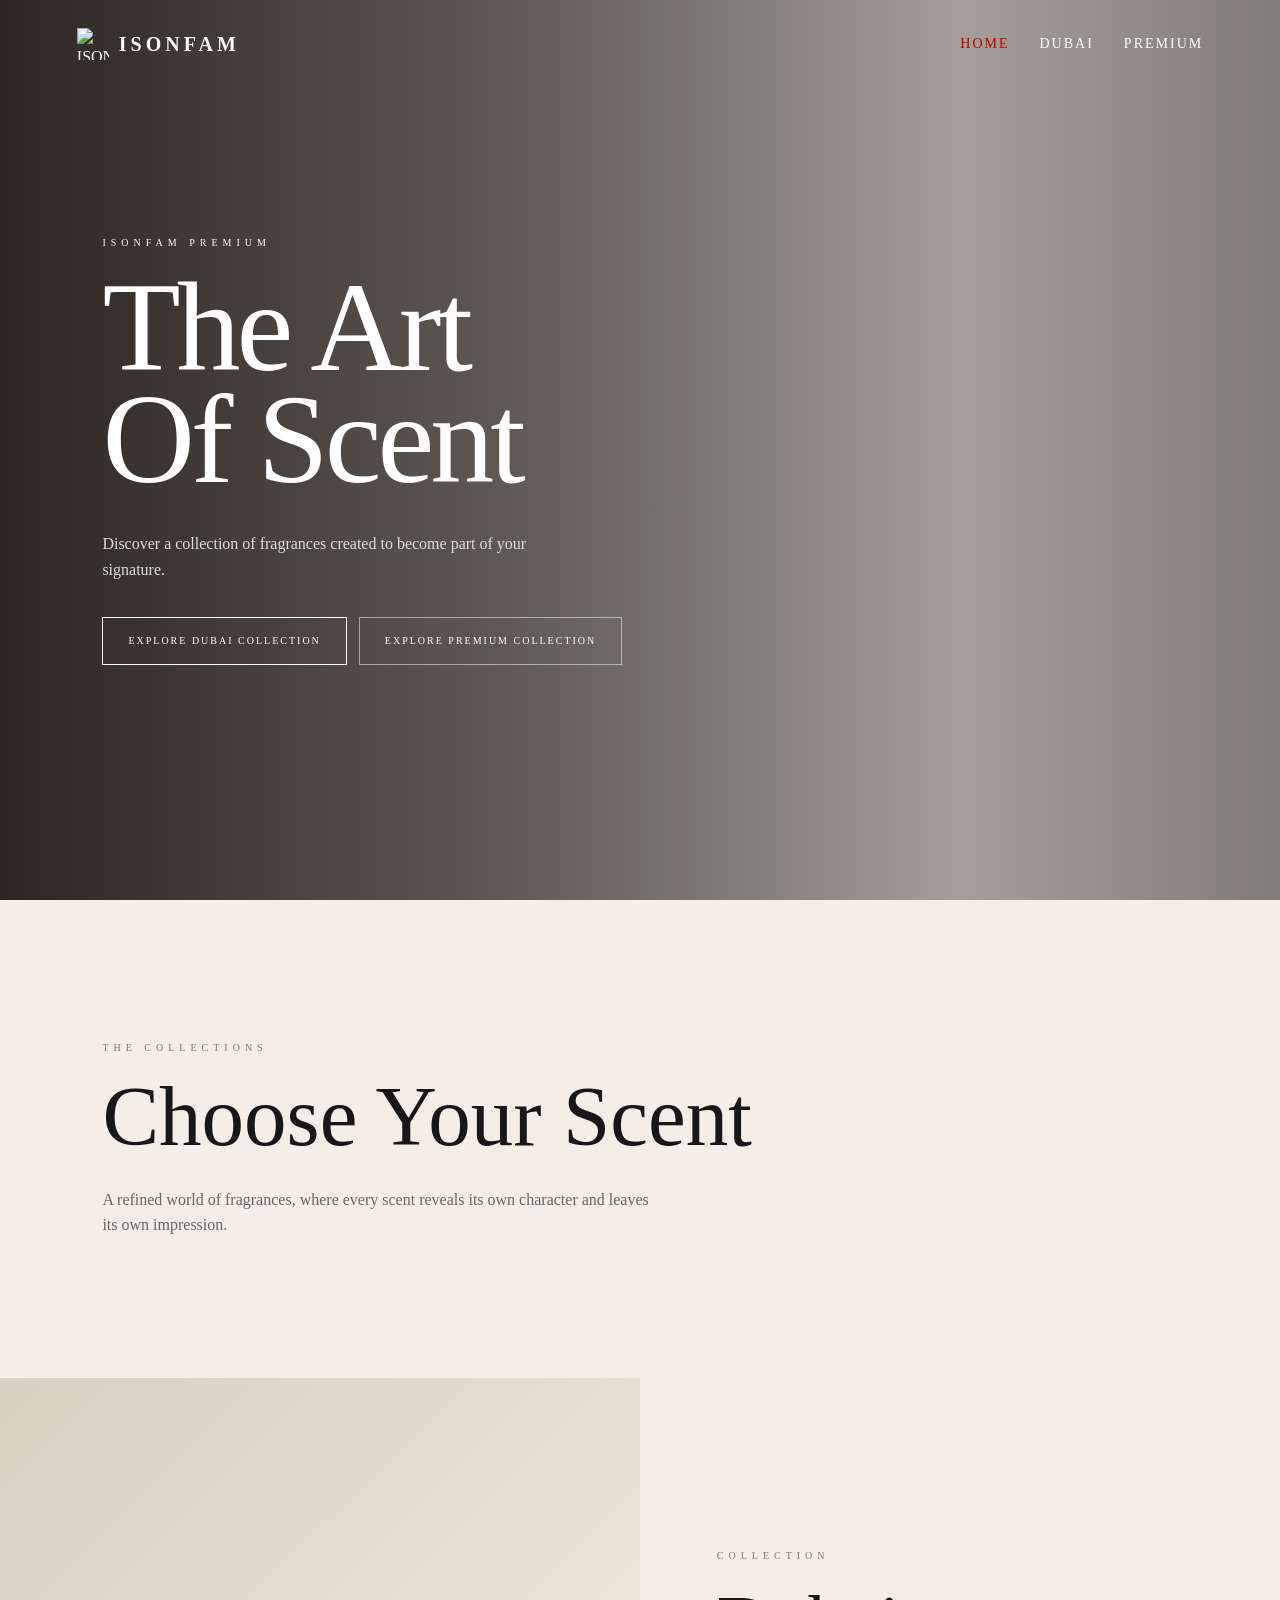
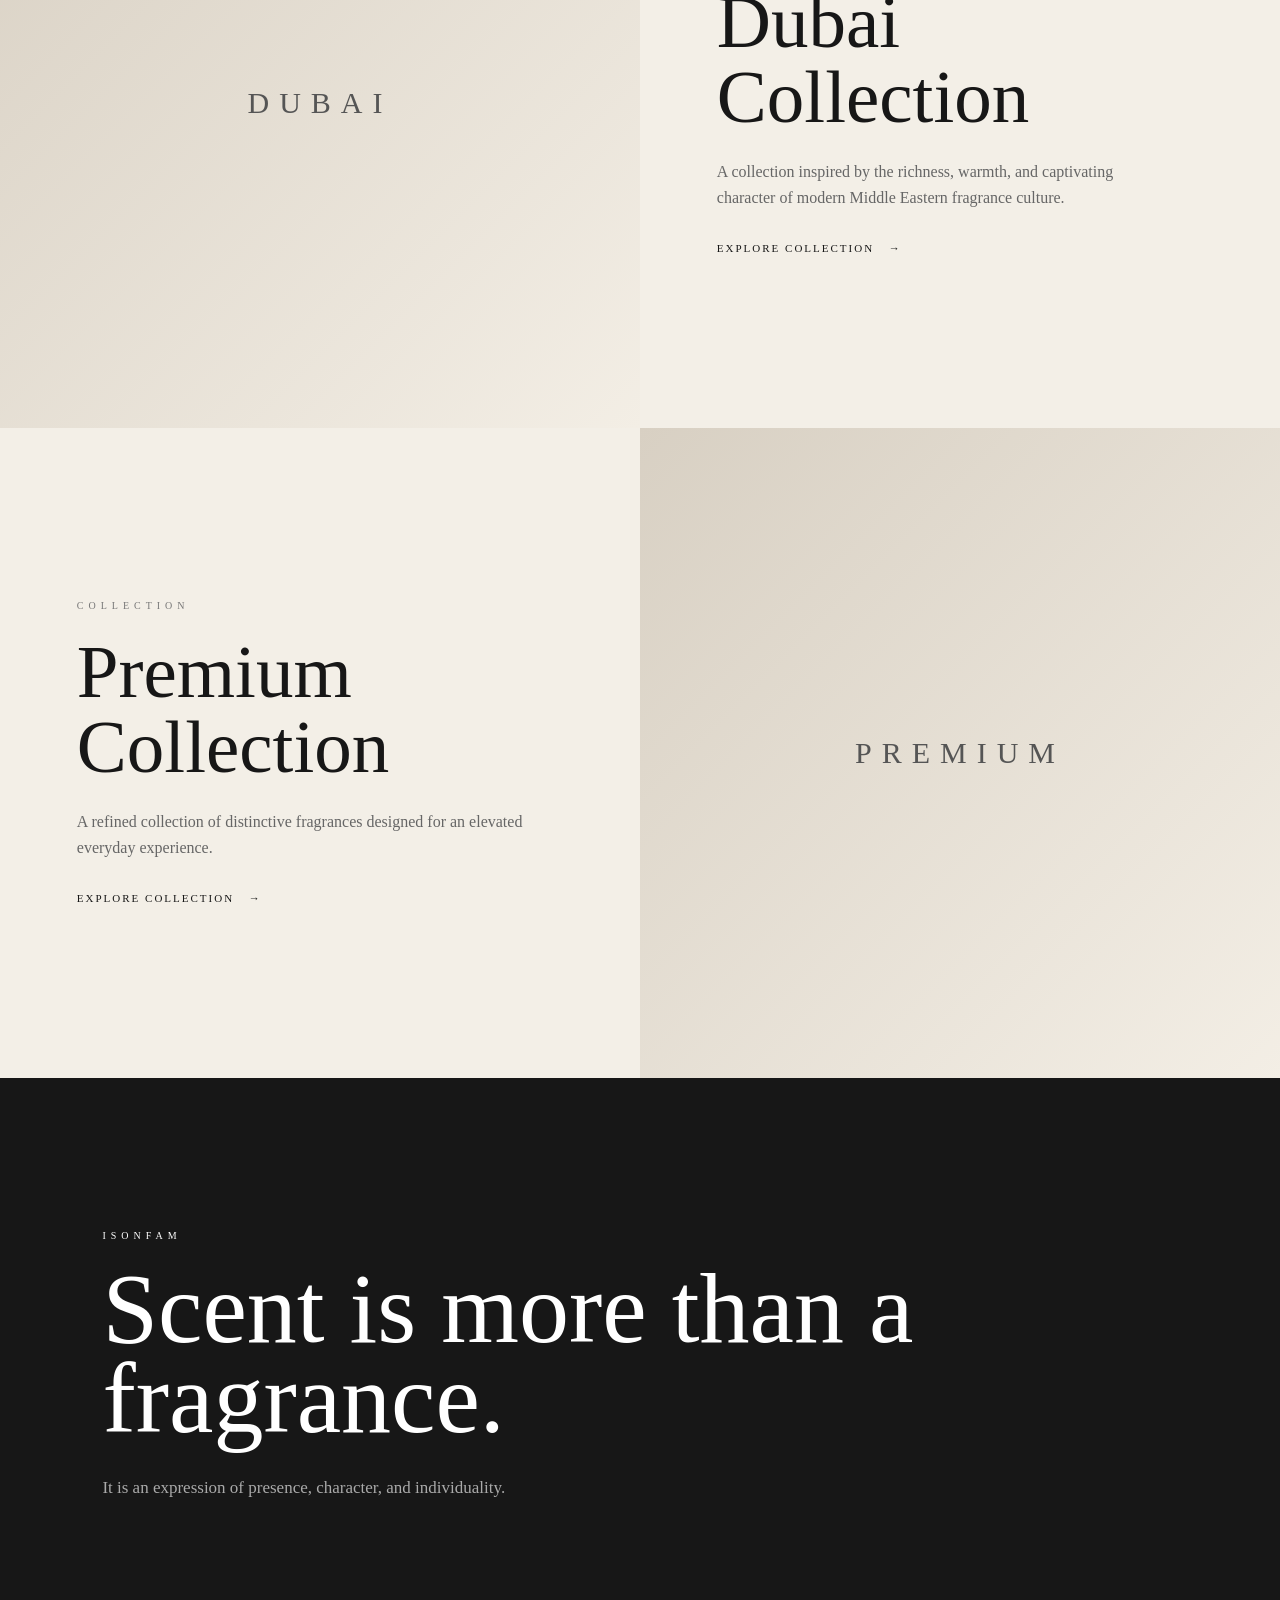
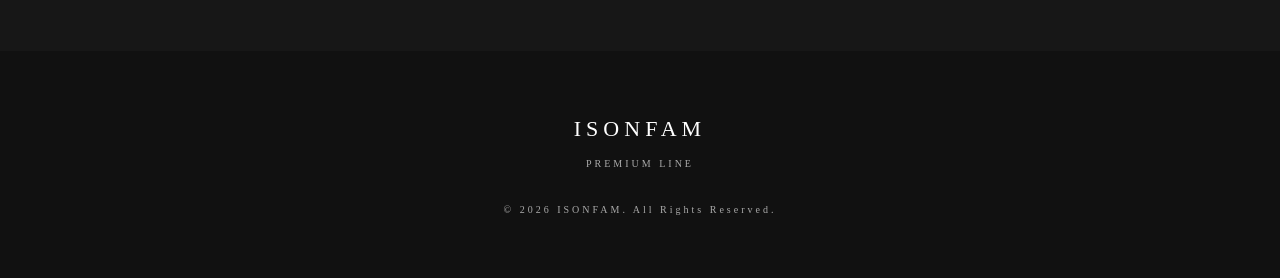
==== commit cab1927e: "Update index.html" ====
--- a/index.html
+++ b/index.html
@@ -66,12 +66,12 @@
     <div class="hero-content">
 
         <p class="eyebrow">
-            ISONFAM
+            ISONFAM PREMIUM
         </p>
 
         <h1>
-            THE ART<br>
-            OF SCENT
+            The Art<br>
+            Of Scent
         </h1>
 
         <p class="hero-description">
--- a/style.css
+++ b/style.css
@@ -74,7 +74,7 @@
 .navbar nav a {
     color: #ffffff;
     text-decoration: none;
-    font-size: 11px;
+    font-size: 14px;
     letter-spacing: 2px;
     text-transform: uppercase;
     transition:
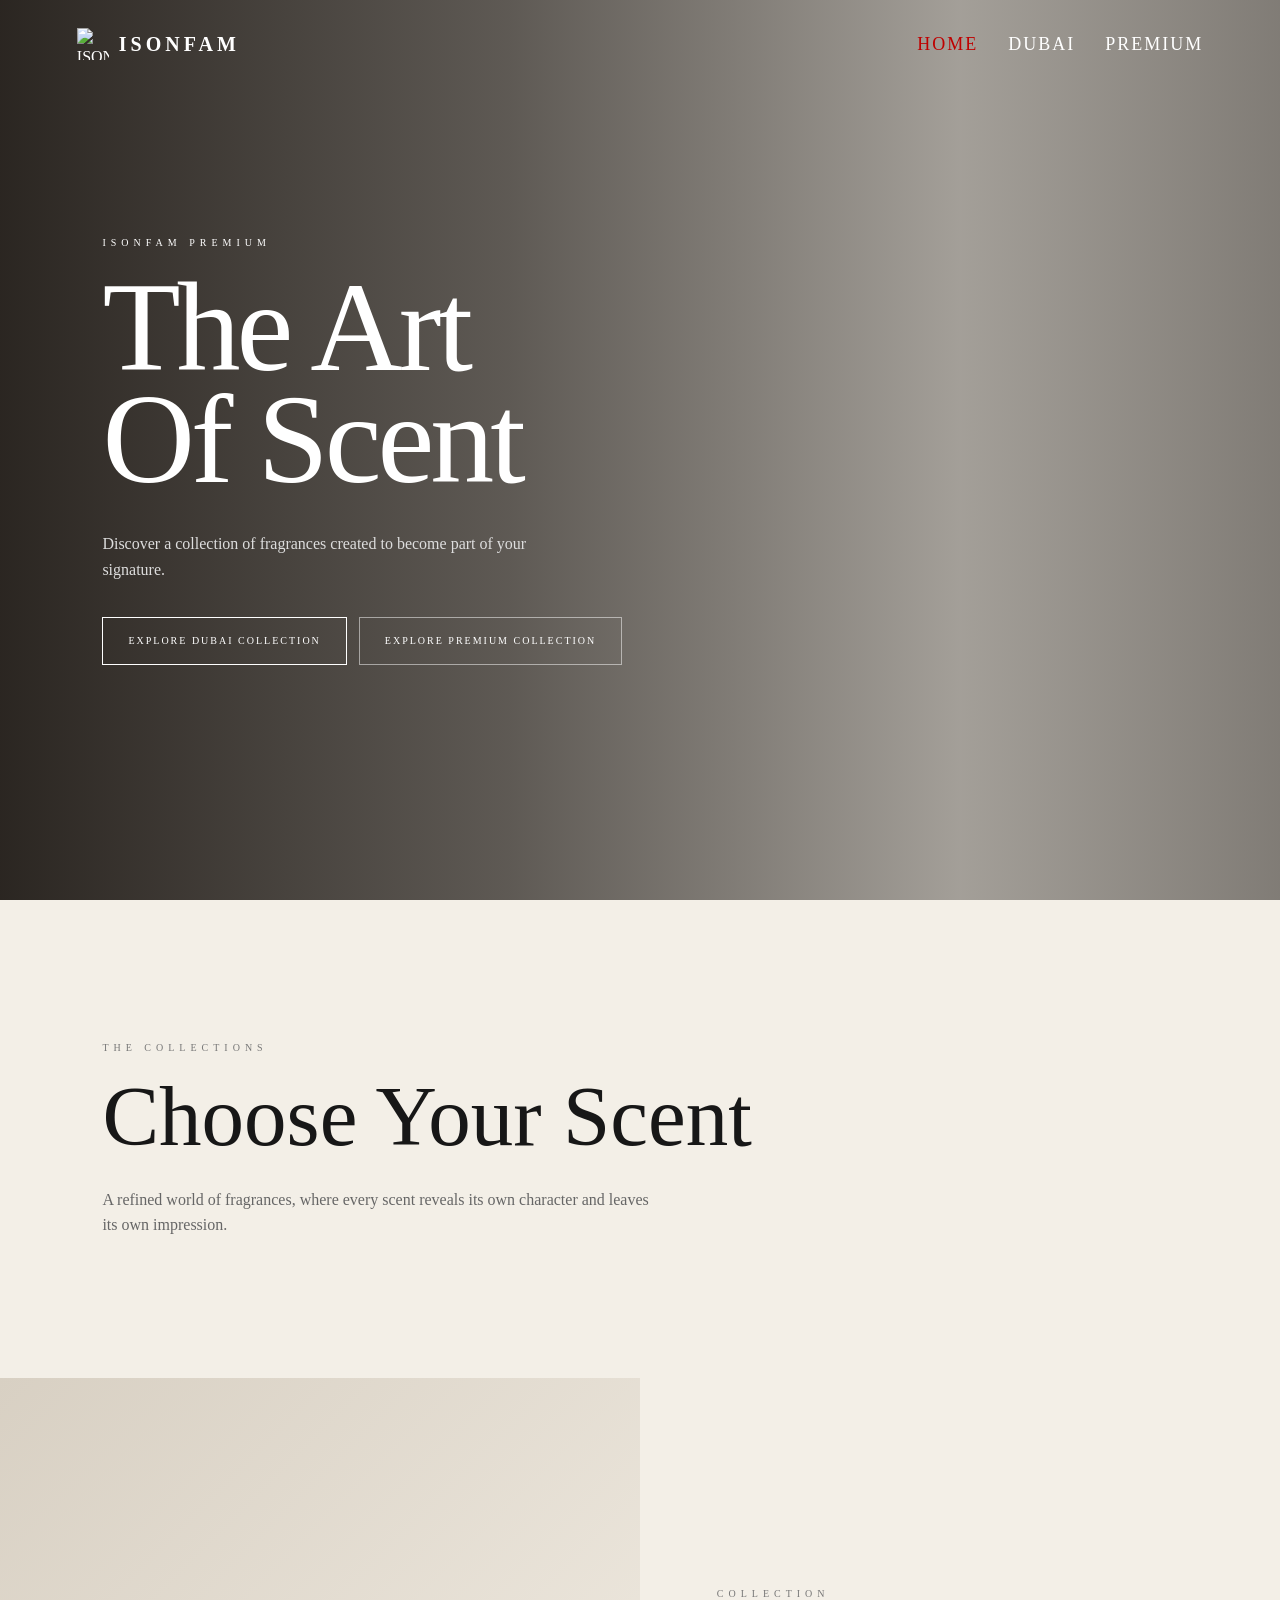
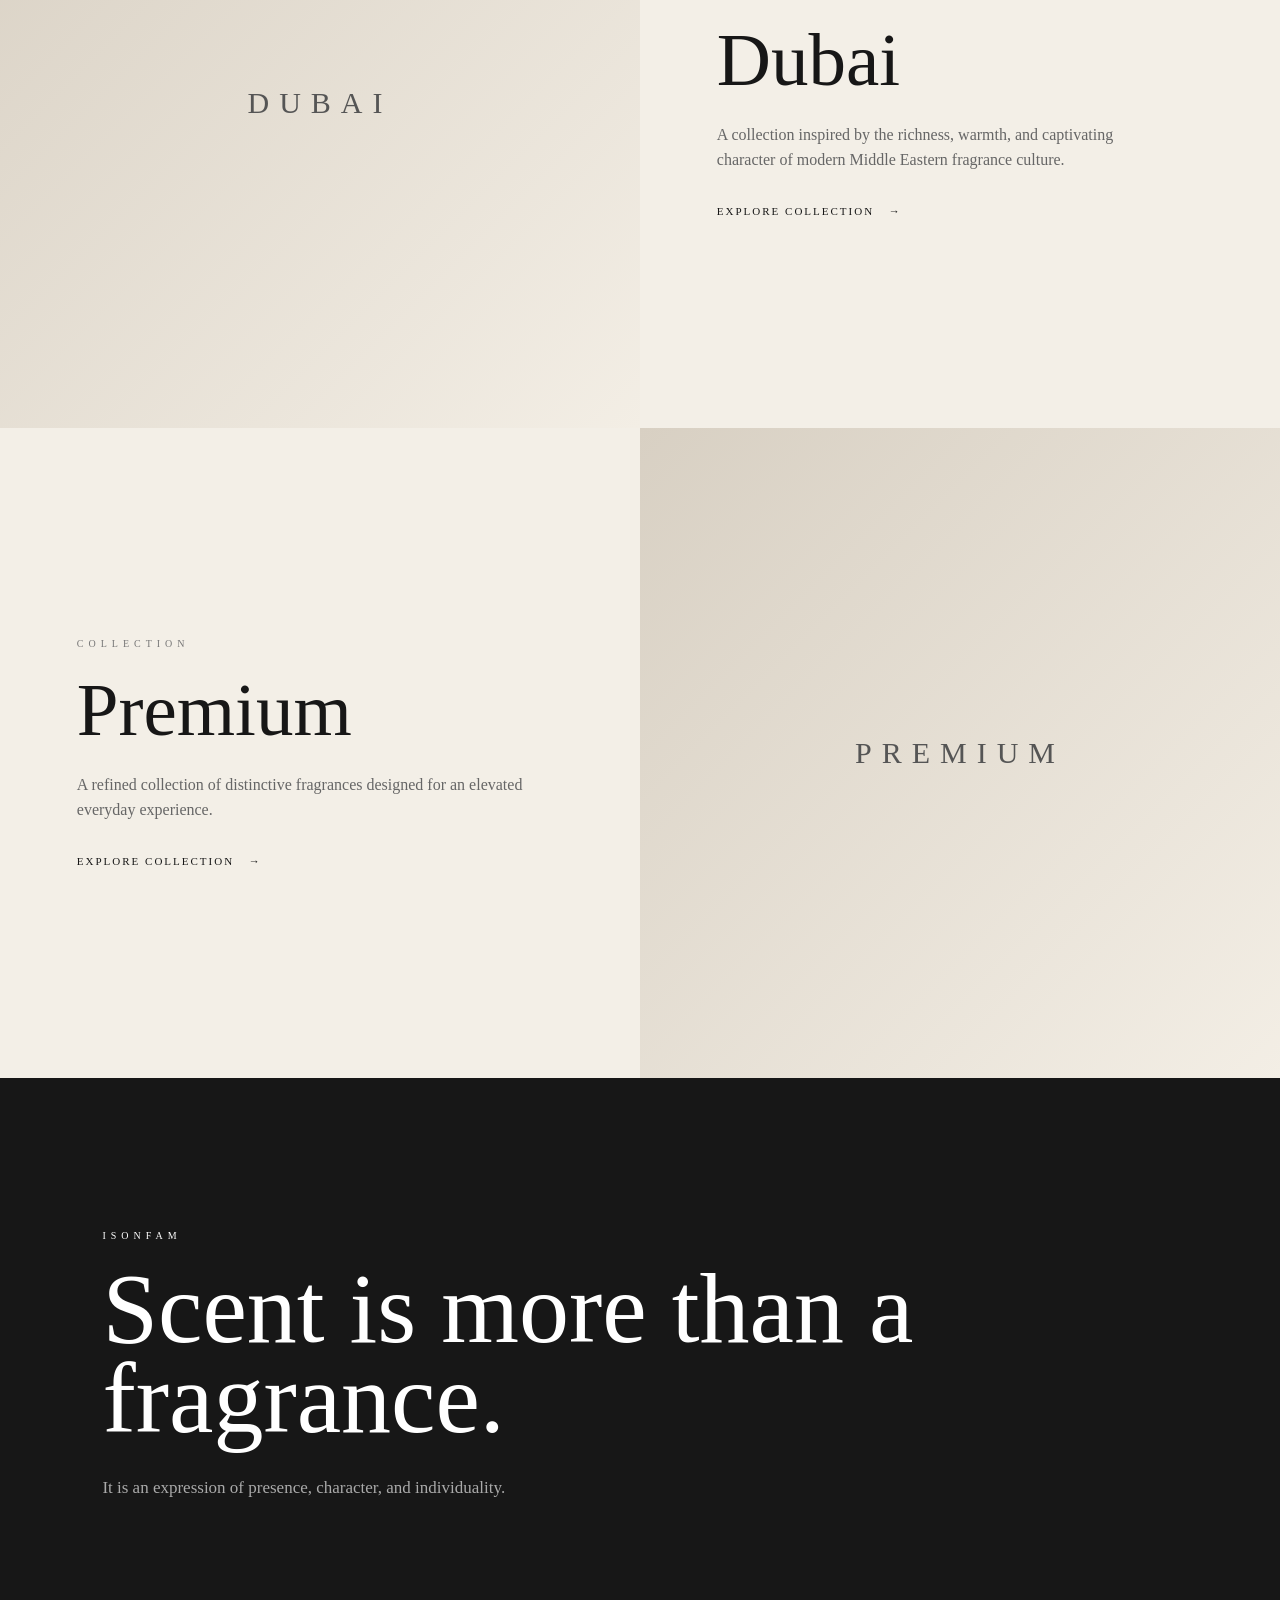
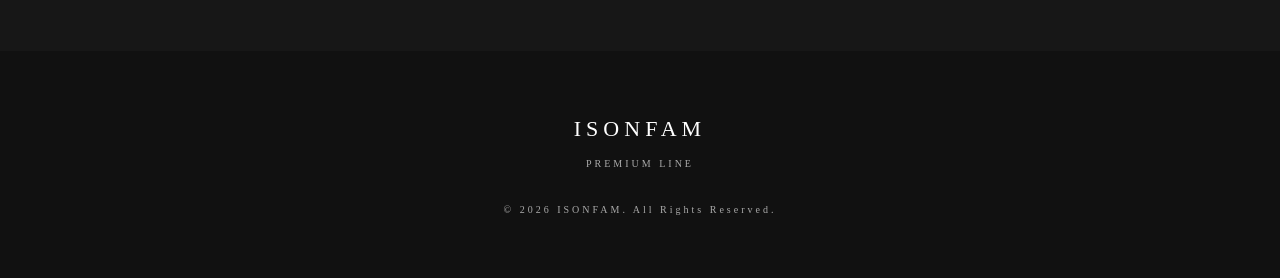
==== commit 6f2061ce: "Update index.html" ====
--- a/index.html
+++ b/index.html
@@ -13,7 +13,14 @@
 
     <title>ISONFAM | Premium Line</title>
 
-    <link rel="stylesheet" href="style.css">
+    <link 
+        rel="icon"
+        type="image/png"
+        href="https://i.imgur.com/DPl5MdF.png">
+    
+    <link 
+        rel="stylesheet"
+        href="style.css">
 
 </head>
 
@@ -154,7 +161,7 @@
         </p>
 
         <h2>
-            Dubai Collection
+            Dubai
         </h2>
 
         <p>
@@ -201,7 +208,7 @@
         </p>
 
         <h2>
-            Premium Collection
+            Premium
         </h2>
 
         <p>
--- a/style.css
+++ b/style.css
@@ -74,7 +74,7 @@
 .navbar nav a {
     color: #ffffff;
     text-decoration: none;
-    font-size: 14px;
+    font-size: 18px;
     letter-spacing: 2px;
     text-transform: uppercase;
     transition:
@@ -311,7 +311,7 @@
 }
 
 .brand-statement h2 {
-    max-width: 950px;
+    max-width: 980px;
     font-size:
         clamp(50px, 8vw, 100px);
     line-height: .9;
@@ -345,7 +345,7 @@
             rgba(20, 15, 10, 0.35) 75%,
             rgba(20, 15, 10, 0.50) 100%
         ),
-        url("images/dubai-hero.jpg");
+        url("https://i.imgur.com/RffQ18F.png");
     background-size: cover;
     background-position: center;
     background-repeat: no-repeat;
@@ -360,7 +360,7 @@
             rgba(20, 15, 10, 0.35) 75%,
             rgba(20, 15, 10, 0.50) 100%
         ),
-        url("images/premium-hero.jpg");
+        url("https://i.imgur.com/b423CLe.png");
     background-size: cover;
     background-position: center;
     background-repeat: no-repeat;
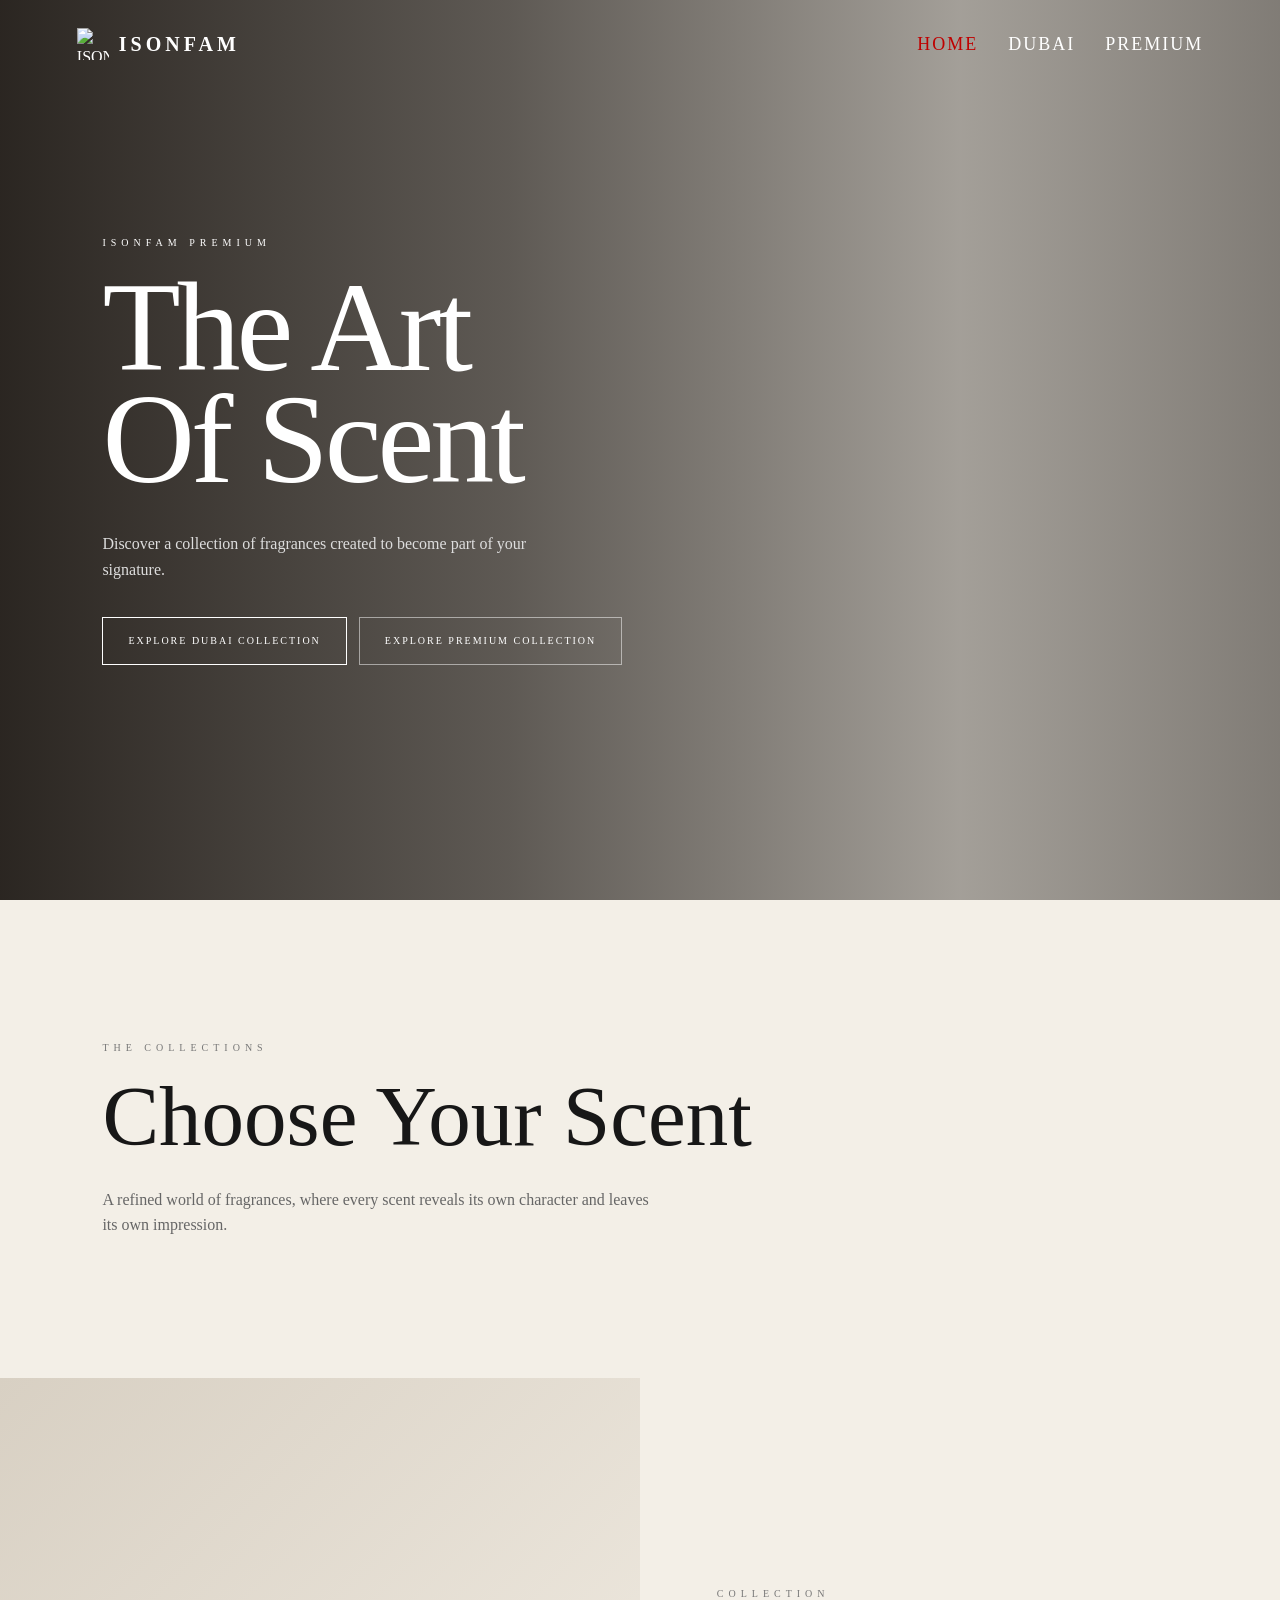
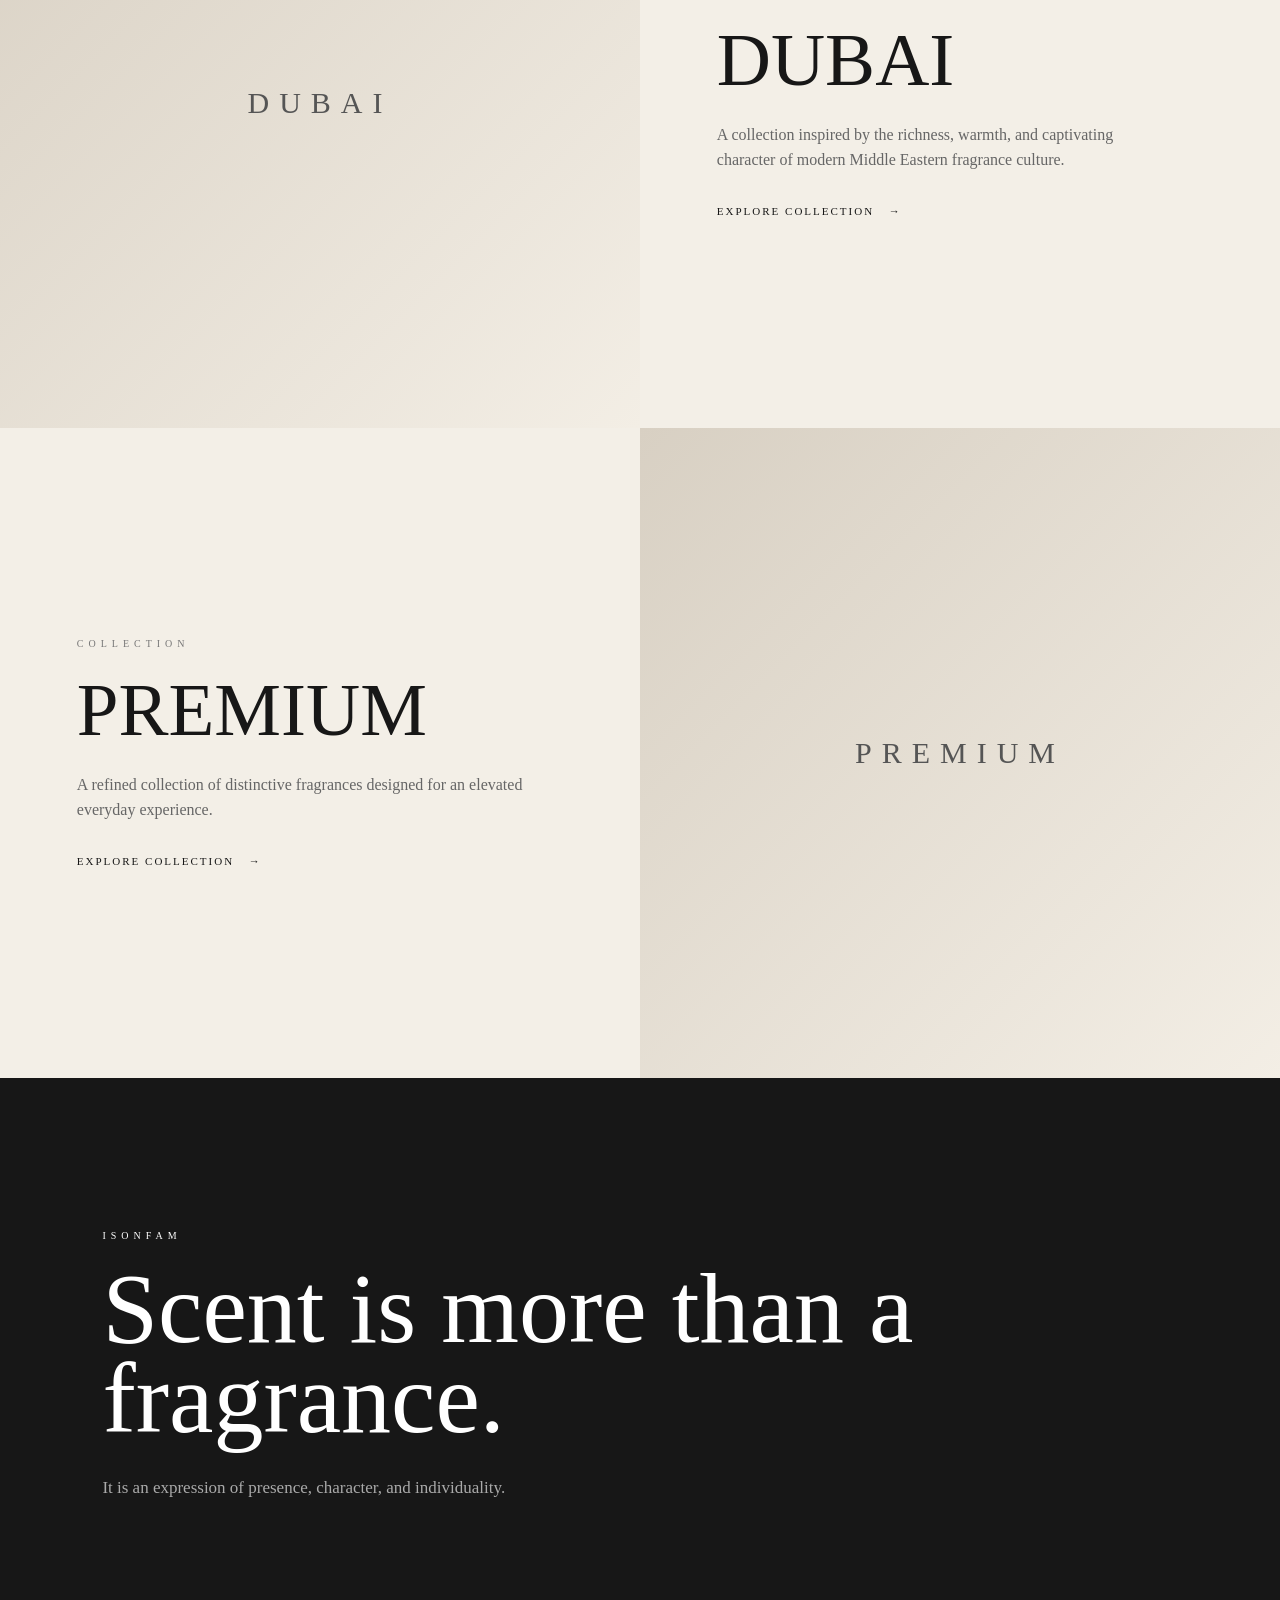
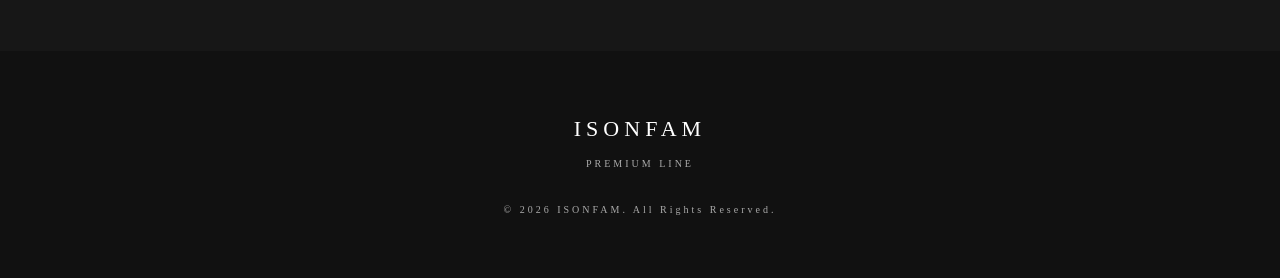
==== commit 6f1d47c8: "Update index.html" ====
--- a/index.html
+++ b/index.html
@@ -161,7 +161,7 @@
         </p>
 
         <h2>
-            Dubai
+            DUBAI
         </h2>
 
         <p>
@@ -208,7 +208,7 @@
         </p>
 
         <h2>
-            Premium
+            PREMIUM
         </h2>
 
         <p>
--- a/style.css
+++ b/style.css
@@ -176,7 +176,7 @@
             rgba(15, 10, 6, 0.35) 75%,
             rgba(15, 10, 6, 0.50) 100%
         ),
-        url("images/home-hero.jpg");
+        url("https://i.imgur.com/VpGiyxL.png");
 
     background-size: cover;
     background-position: center;
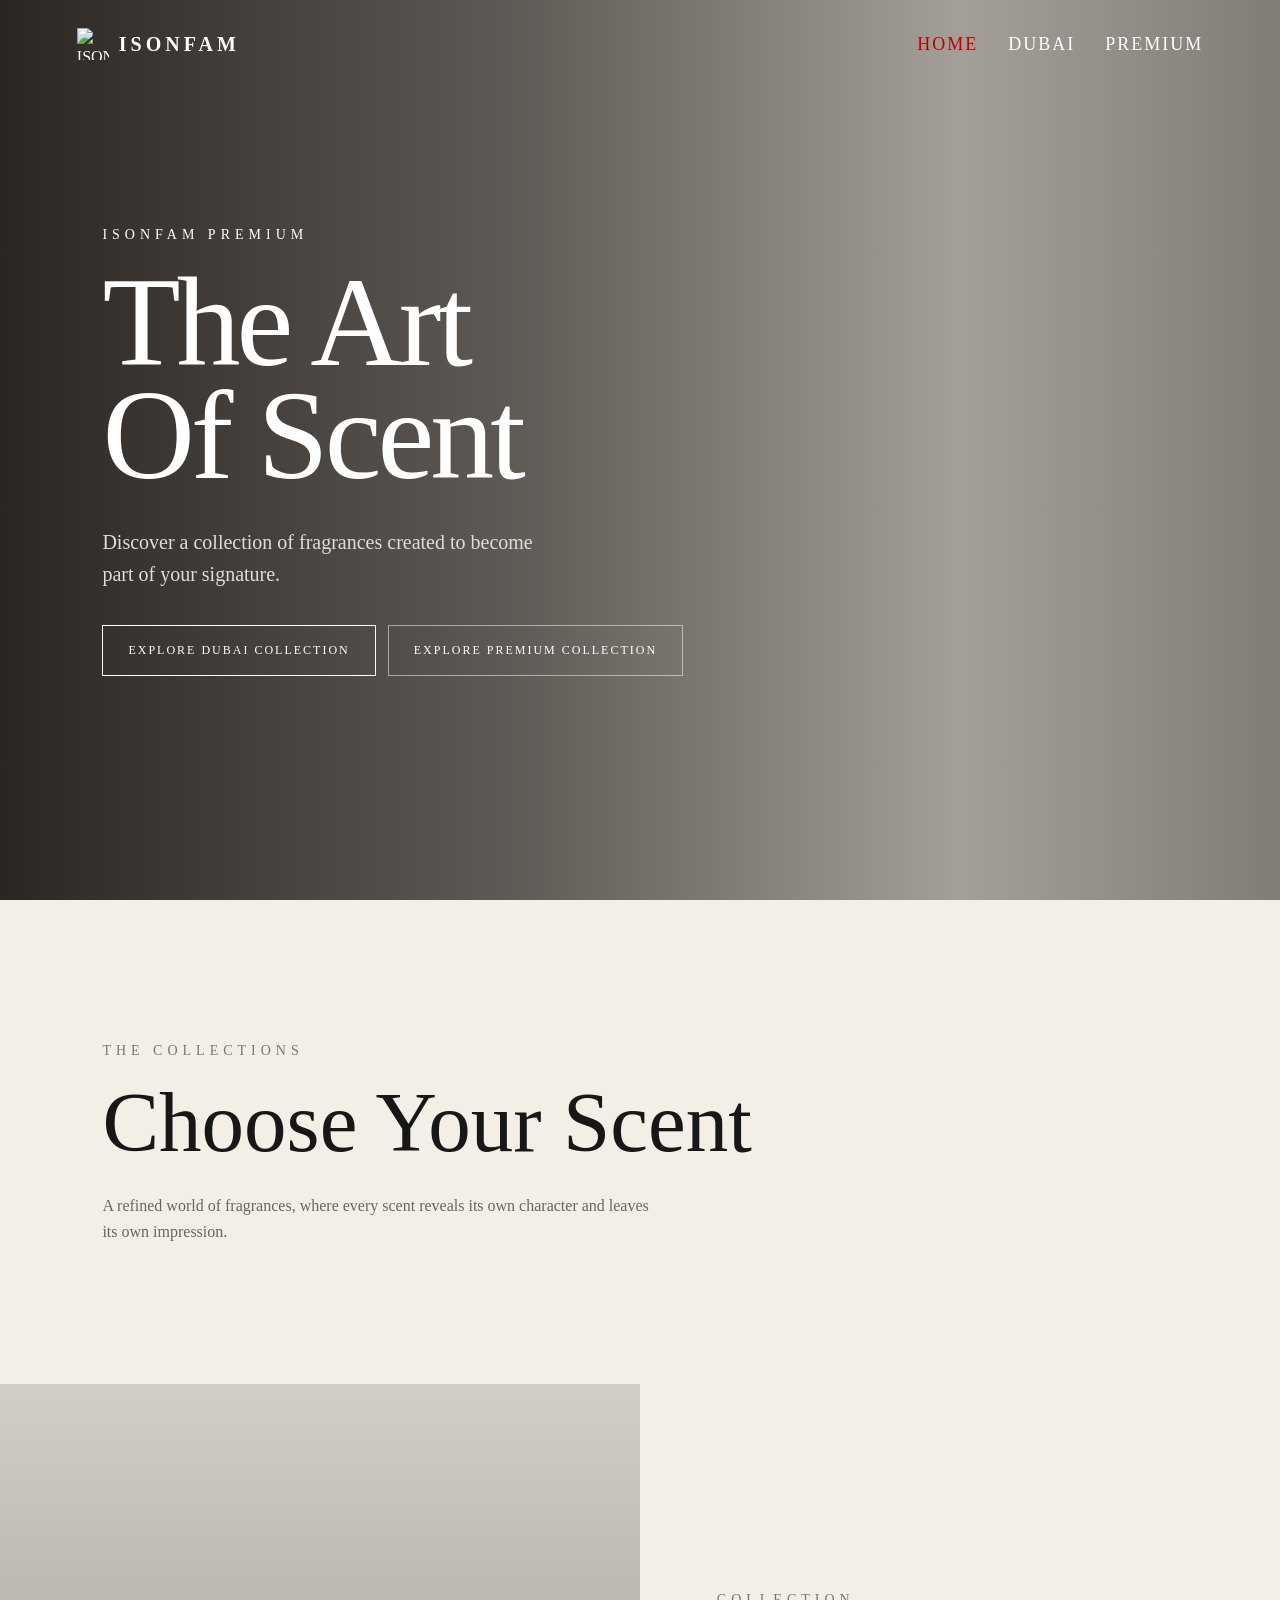
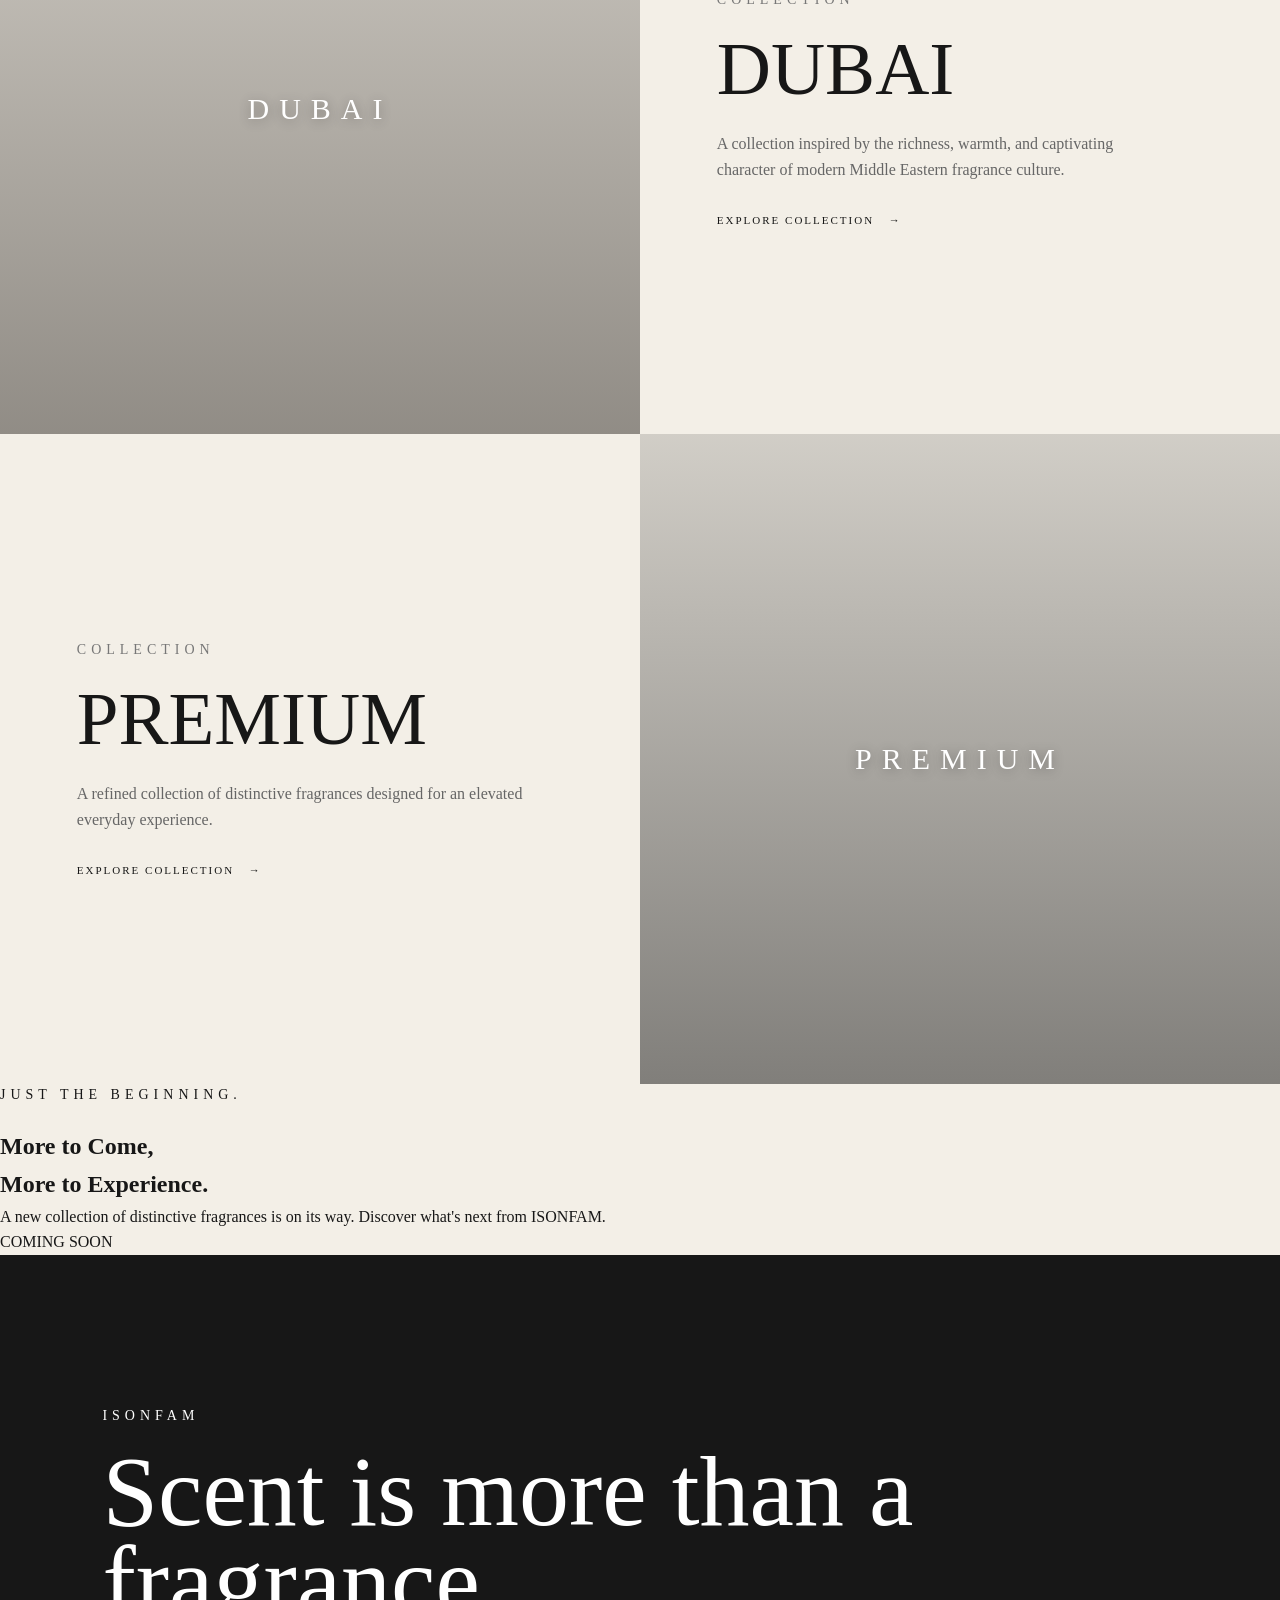
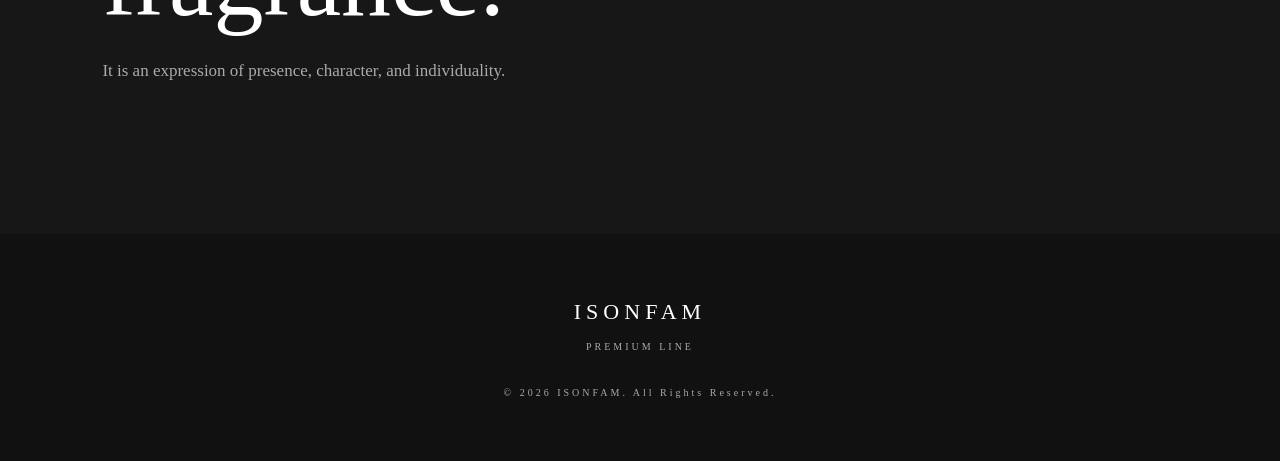
==== commit 10f7dfa6: "Update index.html" ====
--- a/index.html
+++ b/index.html
@@ -232,6 +232,36 @@
 </section>
 
 
+<!-- ==============================
+     COMING SOON COLLECTION
+================================ -->
+
+<section class="coming-soon-section">
+
+    <div class="coming-soon-content">
+
+        <p class="eyebrow">
+            Just the beginning.
+        </p>
+
+        <h2>
+            More to Come,<br>
+            More to Experience.
+        </h2>
+
+        <p class="coming-soon-description">
+            A new collection of distinctive fragrances
+            is on its way. Discover what's next from ISONFAM.
+        </p>
+
+        <span class="coming-soon-label">
+            COMING SOON
+        </span>
+
+    </div>
+
+</section>
+
 
 <!-- ==============================
      BRAND STATEMENT
--- a/style.css
+++ b/style.css
@@ -75,6 +75,7 @@
     color: #ffffff;
     text-decoration: none;
     font-size: 18px;
+    font-weight: 400;
     letter-spacing: 2px;
     text-transform: uppercase;
     transition:
@@ -108,7 +109,8 @@
 ========================================== */
 
 .eyebrow {
-    font-size: 10px;
+    font-size: 14px;
+    font-weight: 300;
     letter-spacing: 5px;
     text-transform: uppercase;
     margin-bottom: 20px;
@@ -122,7 +124,7 @@
     display: inline-block;
     padding: 15px 25px;
     text-decoration: none;
-    font-size: 10px;
+    font-size: 12px;
     letter-spacing: 2px;
     transition: all .3s ease;
 }
@@ -176,7 +178,7 @@
             rgba(15, 10, 6, 0.35) 75%,
             rgba(15, 10, 6, 0.50) 100%
         ),
-        url("https://i.imgur.com/VpGiyxL.png");
+        url("https://i.imgur.com/e4vAFNm.jpeg");
 
     background-size: cover;
     background-position: center;
@@ -198,7 +200,7 @@
 
 .hero-description {
     max-width: 450px;
-    font-size: 16px;
+    font-size: 20px;
     color: #dddddd;
     margin-bottom: 35px;
 }
@@ -230,6 +232,7 @@
     max-width: 550px;
     color: #666;
 }
+
 
 /* ==========================================
    COLLECTION PREVIEW
@@ -245,39 +248,85 @@
     direction: rtl;
 }
 
-.collection-preview.reverse
-.preview-content {
+.collection-preview.reverse .preview-content {
     direction: ltr;
 }
+
+
+/* SHARED IMAGE SETTINGS */
 
 .preview-image {
     display: flex;
     align-items: center;
     justify-content: center;
-    background:
+
+    min-height: 650px;
+
+    background-size: cover;
+    background-position: center;
+    background-repeat: no-repeat;
+}
+
+
+/* DUBAI COLLECTION IMAGE */
+
+.preview-dubai {
+    background-image:
         linear-gradient(
-            135deg,
-            #d8d0c3,
-            #f3eee5
-        );
-}
+            180deg,
+            rgba(25, 20, 15, 0.15) 0%,
+            rgba(25, 20, 15, 0.45) 100%
+        ),
+        url("https://i.imgur.com/Xqel8sH.jpeg");
+}
+
+
+/* PREMIUM COLLECTION IMAGE */
+
+.preview-premium {
+    background-image:
+        linear-gradient(
+            180deg,
+            rgba(15, 15, 15, 0.15) 0%,
+            rgba(15, 15, 15, 0.50) 100%
+        ),
+        url("https://i.imgur.com/pUefCWK.jpeg");
+}
+
+
+/* TEXT OVER THE IMAGES */
+
+.preview-dubai span,
+.preview-premium span {
+    color: #ffffff;
+    font-size: 30px;
+    letter-spacing: 10px;
+
+    text-shadow:
+        0 2px 12px rgba(0, 0, 0, 0.3);
+}
+
+
+/* DEFAULT IMAGE TEXT */
 
 .preview-image span {
     font-size: 30px;
     letter-spacing: 10px;
-    color: #555;
-}
+}
+
+
+/* TEXT CONTENT */
 
 .preview-content {
     padding: 12%;
+
     display: flex;
     flex-direction: column;
     justify-content: center;
 }
 
 .preview-content h2 {
-    font-size:
-        clamp(45px, 6vw, 75px);
+    font-size: clamp(45px, 6vw, 75px);
     font-weight: 400;
     line-height: 1;
     margin-bottom: 25px;
@@ -288,12 +337,21 @@
     color: #666;
     margin-bottom: 30px;
 }
+
+
+/* EXPLORE COLLECTION LINK */
 
 .text-link {
     color: #171717;
     text-decoration: none;
     font-size: 11px;
     letter-spacing: 2px;
+
+    transition: color 0.3s ease;
+}
+
+.text-link:hover {
+    color: #bf0000;
 }
 
 .text-link span {
@@ -311,7 +369,7 @@
 }
 
 .brand-statement h2 {
-    max-width: 980px;
+    max-width: 950px;
     font-size:
         clamp(50px, 8vw, 100px);
     line-height: .9;
@@ -391,13 +449,46 @@
 }
 
 .collection-intro h2 {
-    font-size: clamp(42px, 6vw, 82px);
+    font-size: clamp(44px, 5.5vw, 84px) !important;
+    font-weight: 400;
     line-height: 0.95;
-    font-weight: 400;
     letter-spacing: -2px;
-    max-width: 750px;
+
+    width: 100%;
+    max-width: none;
+
     margin-bottom: 30px;
-}
+    overflow-wrap: normal;
+    word-break: normal;
+}
+
+/* DESKTOP MONITORS */
+@media (min-width: 1100px) {
+    .collection-intro h2 {
+        font-size: clamp(48px, 5.2vw, 82px);
+        max-width: 1500px;
+    }
+}
+
+/* TABLETS */
+@media (min-width: 601px) and (max-width: 1023px) {
+    .collection-intro h2 {
+        font-size: clamp(42px, 6.5vw, 64px);
+        letter-spacing: -1.5px;
+        max-width: 650px;
+    }
+}
+
+/* PHONES */
+@media (max-width: 600px) {
+    .collection-intro h2 {
+        font-size: clamp(38px, 10vw, 54px);
+        line-height: 1;
+        letter-spacing: -1px;
+        max-width: 100%;
+    }
+}
+
 
 .collection-intro > p:last-child {
     max-width: 500px;
@@ -595,7 +686,7 @@
     }
 
     .navbar nav a {
-        font-size: 8px;
+        font-size: 14px;
         letter-spacing: 1px;
     }
 
